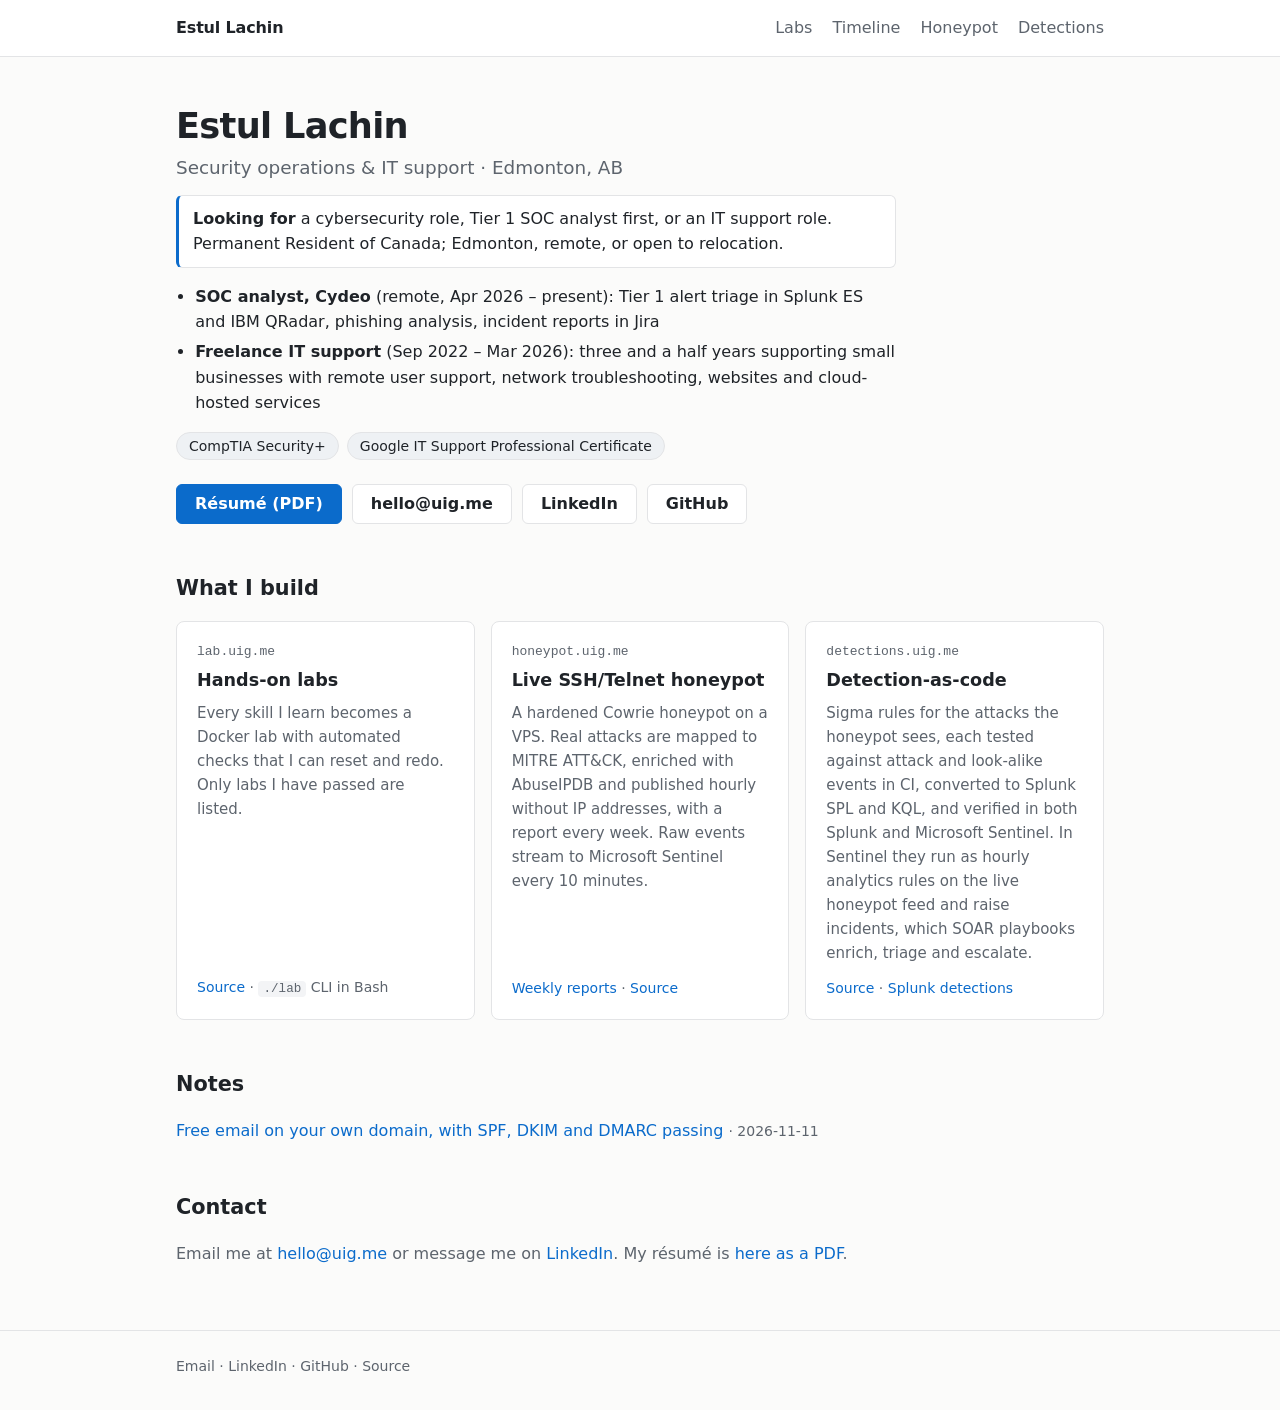
==== site/index.html @ fa16a0f0 "Résumé PDF, job target, Cydeo dates, "since" date, Timeline nav, new OG image - Résumé (PDF) is the " ====
<!doctype html>
<html lang="en">
<head>
<meta charset="utf-8">
<meta name="viewport" content="width=device-width, initial-scale=1">
<meta http-equiv="Content-Security-Policy" content="default-src 'none'; script-src 'self'; style-src 'self'; img-src 'self'; connect-src 'self' https://lab.uig.me https://detections.uig.me https://raw.githubusercontent.com; base-uri 'none'; form-action 'none'">
<meta name="referrer" content="strict-origin-when-cross-origin">
<title>Estul Lachin · Security operations &amp; IT support</title>
<meta name="description" content="Estul Lachin, security operations and IT support in Edmonton, AB. Hands-on labs, a live SSH/Telnet honeypot and the detections built on it.">
<meta property="og:title" content="Estul Lachin">
<meta property="og:description" content="Security operations and IT support. Hands-on labs, a live honeypot and the detections built on it.">
<meta property="og:url" content="https://uig.me/">
<meta property="og:type" content="profile">
<link rel="canonical" href="https://uig.me/">
<meta property="og:image" content="https://uig.me/og-image.png">
<meta property="og:image:width" content="1200">
<meta property="og:image:height" content="630">
<meta property="og:image:alt" content="Estul Lachin: labs, honeypot, detections">
<meta name="twitter:card" content="summary_large_image">
<link rel="icon" href="favicon.svg" type="image/svg+xml">
<link rel="icon" href="favicon.ico" sizes="32x32">
<link rel="apple-touch-icon" href="apple-touch-icon.png">
<link rel="stylesheet" href="style.css">
<script defer src="app.js"></script>
<script type="application/ld+json">
{"@context": "https://schema.org", "@type": "Person", "name": "Estul Lachin", "url": "https://uig.me/",
 "jobTitle": "Cybersecurity analyst",
 "email": "mailto:hello@uig.me",
 "address": {"@type": "PostalAddress", "addressLocality": "Edmonton", "addressRegion": "AB", "addressCountry": "CA"},
 "sameAs": ["https://www.linkedin.com/in/estul-lachin", "https://github.com/estul-lachin"]}
</script>
</head>
<body>
<header class="site-header">
  <div class="wrap">
    <a class="brand" href="./" aria-current="page">Estul Lachin</a>
    <nav>
      <a href="https://lab.uig.me/">Labs</a>
      <a href="https://lab.uig.me/timeline/">Timeline</a>
      <a href="https://honeypot.uig.me/">Honeypot</a>
      <a href="https://detections.uig.me/">Detections</a>
    </nav>
  </div>
</header>

<main class="wrap">
  <section class="hero">
    <h1>Estul Lachin</h1>
    <p class="role">Security operations &amp; IT support · Edmonton, AB</p>
    <p class="seeking"><strong>Looking for</strong> a cybersecurity role, Tier 1 SOC analyst first, or an IT support
      role. Permanent Resident of Canada; Edmonton, remote, or open to relocation.</p>
    <ul class="facts">
      <li><strong>SOC analyst, Cydeo</strong> (remote, Apr 2026 – present): Tier 1 alert triage in Splunk ES and
        IBM QRadar, phishing analysis, incident reports in Jira</li>
      <li><strong>Freelance IT support</strong> (Sep 2022 – Mar 2026): three and a half years supporting small
        businesses with remote user support, network troubleshooting, websites and cloud-hosted services</li>
    </ul>
    <ul class="certs" aria-label="Certifications">
      <li>CompTIA Security+</li>
      <li>Google IT Support Professional Certificate</li>
    </ul>
    <p class="links">
      <a class="button" href="Estul-Lachin-Resume.pdf" type="application/pdf">Résumé (PDF)</a>
      <a class="button secondary" href="mailto:hello@uig.me">hello@uig.me</a>
      <a class="button secondary" href="https://www.linkedin.com/in/estul-lachin">LinkedIn</a>
      <a class="button secondary" href="https://github.com/estul-lachin">GitHub</a>
    </p>
  </section>

  <h2>What I build</h2>
  <div class="projects">
    <article class="card">
      <p class="kicker">lab.uig.me</p>
      <h3><a href="https://lab.uig.me/">Hands-on labs</a></h3>
      <p>Every skill I learn becomes a Docker lab with automated checks that I can reset and redo. Only labs I have
        passed are listed.</p>
      <div class="nums">
        <div><span class="num" id="labs-passed">–</span><span class="label">labs passed</span></div>
        <div><span class="num" id="labs-latest">–</span><span class="label">latest pass</span></div>
      </div>
      <p class="more"><a href="https://github.com/estul-lachin/uig-lab">Source</a> · <code>./lab</code> CLI in Bash</p>
    </article>

    <article class="card">
      <p class="kicker">honeypot.uig.me</p>
      <h3><a href="https://honeypot.uig.me/">Live SSH/Telnet honeypot</a></h3>
      <p>A hardened Cowrie honeypot on a VPS. Real attacks are mapped to MITRE ATT&amp;CK, enriched with AbuseIPDB
        and published hourly without IP addresses, with a report every week. Raw events stream to Microsoft
        Sentinel every 10 minutes.</p>
      <div class="nums">
        <div><span class="num" id="hp-sessions">–</span><span class="label" id="hp-sessions-label">sessions</span></div>
        <div><span class="num" id="hp-sources">–</span><span class="label">unique sources</span></div>
      </div>
      <p class="top-ttp" id="hp-ttp" hidden>Most common after login: <a id="hp-ttp-link" rel="noopener"></a></p>
      <p class="more"><a href="https://honeypot.uig.me/reports.html">Weekly reports</a> ·
        <a href="https://github.com/estul-lachin/uig-honeypot">Source</a></p>
    </article>

    <article class="card">
      <p class="kicker">detections.uig.me</p>
      <h3><a href="https://detections.uig.me/">Detection-as-code</a></h3>
      <p>Sigma rules for the attacks the honeypot sees, each tested against attack and look-alike events in CI,
        converted to Splunk SPL and KQL, and verified in both Splunk and Microsoft Sentinel. In Sentinel they run
        as hourly analytics rules on the live honeypot feed and raise incidents, which SOAR playbooks enrich,
        triage and escalate.</p>
      <div class="nums">
        <div><span class="num" id="det-rules">–</span><span class="label">rules</span></div>
        <div><span class="num" id="det-tests">–</span><span class="label">test events</span></div>
      </div>
      <p class="top-ttp" id="det-soar" hidden></p>
      <p class="more"><a href="https://github.com/estul-lachin/uig-detections">Source</a> ·
        <a href="https://github.com/estul-lachin/uig-honeypot/blob/main/docs/detections.md">Splunk detections</a></p>
    </article>
  </div>

  <section class="notes">
    <h2>Notes</h2>
    <ul class="notes-list">
      <li><a href="notes/custom-domain-email/">Free email on your own domain, with SPF, DKIM and DMARC passing</a>
        <span class="meta">· 2026-11-11</span></li>
    </ul>
  </section>

  <section class="contact">
    <h2>Contact</h2>
    <p>Email me at <a href="mailto:hello@uig.me">hello@uig.me</a> or message me on
      <a href="https://www.linkedin.com/in/estul-lachin">LinkedIn</a>. My résumé is
      <a href="Estul-Lachin-Resume.pdf" type="application/pdf">here as a PDF</a>.</p>
  </section>
</main>

<footer class="site-footer">
  <div class="wrap">
    <a href="mailto:hello@uig.me">Email</a> ·
    <a href="https://www.linkedin.com/in/estul-lachin">LinkedIn</a> ·
    <a href="https://github.com/estul-lachin">GitHub</a> ·
    <a href="https://github.com/estul-lachin/uig-home">Source</a>
    <p class="credit" id="updated"></p>
  </div>
</footer>
</body>
</html>
---- site/style.css ----
/* uig.me. Tokens match lab.uig.me and honeypot.uig.me. */
:root {
  --bg: #fbfbfa; --surface: #ffffff; --text: #1f2328; --muted: #5d646d; --border: #e3e4e6;
  --accent: #0b6bcb; --chip: #eef1f4; --code-bg: #f3f4f6; --radius: 8px;
  --font: system-ui, -apple-system, "Segoe UI", Roboto, "Helvetica Neue", Arial, sans-serif;
  --mono: ui-monospace, SFMono-Regular, Menlo, Consolas, "Liberation Mono", monospace;
  color-scheme: light;
}
@media (prefers-color-scheme: dark) {
  :root:not([data-theme="light"]) {
    --bg: #111418; --surface: #181c21; --text: #e4e7eb; --muted: #9aa3ad; --border: #2b3139;
    --accent: #5aa9f5; --chip: #232931; --code-bg: #1f242b; color-scheme: dark;
  }
}
:root[data-theme="dark"] {
  --bg: #111418; --surface: #181c21; --text: #e4e7eb; --muted: #9aa3ad; --border: #2b3139;
  --accent: #5aa9f5; --chip: #232931; --code-bg: #1f242b; color-scheme: dark;
}

* { box-sizing: border-box; }
html { -webkit-text-size-adjust: 100%; }
body { margin: 0; background: var(--bg); color: var(--text); font: 16px/1.6 var(--font); }
a { color: var(--accent); text-decoration: none; }
a:hover { text-decoration: underline; }
code { font-family: var(--mono); font-size: 0.9em; background: var(--code-bg); padding: 1px 5px; border-radius: 4px; }
.wrap { max-width: 960px; margin: 0 auto; padding: 0 16px; }

.site-header { border-bottom: 1px solid var(--border); background: var(--surface); }
.site-header .wrap { display: flex; align-items: center; justify-content: space-between; height: 56px; gap: 16px; }
.brand { font-weight: 700; color: var(--text); letter-spacing: -0.01em; white-space: nowrap; }
.site-header nav { display: flex; gap: 20px; }
.site-header nav a { color: var(--muted); }
.site-footer { border-top: 1px solid var(--border); margin-top: 64px; padding: 24px 0; color: var(--muted); font-size: 14px; }
.site-footer a { color: var(--muted); }
.site-footer .credit { margin: 8px 0 0; }

main.wrap { padding-top: 48px; }
h1 { font-size: 2.2rem; line-height: 1.2; margin: 0 0 6px; letter-spacing: -0.02em; }
h2 { font-size: 1.3rem; margin: 48px 0 16px; }
h3 { font-size: 1.1rem; line-height: 1.35; margin: 0 0 8px; }
h3 a { color: var(--text); }

.hero { max-width: 720px; }
.role { font-size: 1.15rem; color: var(--muted); margin: 0 0 12px; }
.seeking { margin: 0 0 16px; padding: 10px 14px; background: var(--surface); border: 1px solid var(--border); border-left: 3px solid var(--accent); border-radius: 6px; }
.facts { margin: 0 0 16px; padding-left: 1.2em; }
.facts li { margin: 4px 0; }
.certs { list-style: none; padding: 0; margin: 0 0 24px; display: flex; flex-wrap: wrap; gap: 8px; }
.certs li { background: var(--chip); border: 1px solid var(--border); border-radius: 999px; padding: 2px 12px; font-size: 14px; }
.links { display: flex; flex-wrap: wrap; gap: 10px; margin: 0; }
.button {
  display: inline-flex; align-items: center; min-height: 40px; padding: 0 18px; border-radius: 6px;
  background: var(--accent); color: #fff; font-weight: 600; border: 1px solid var(--accent);
}
.button:hover { text-decoration: none; opacity: 0.9; }
.button.secondary { background: var(--surface); color: var(--text); border-color: var(--border); }
.button:focus-visible, a:focus-visible { outline: 2px solid var(--accent); outline-offset: 2px; }
@media (prefers-color-scheme: dark) { :root:not([data-theme="light"]) .button:not(.secondary) { color: #0d1117; } }

.projects { display: grid; grid-template-columns: repeat(3, minmax(0, 1fr)); gap: 16px; }
.card {
  background: var(--surface); border: 1px solid var(--border); border-radius: var(--radius);
  padding: 20px; min-width: 0; display: flex; flex-direction: column;
}
.card p { margin: 0 0 12px; color: var(--muted); font-size: 15px; }
.card .kicker { font-family: var(--mono); font-size: 13px; color: var(--muted); margin-bottom: 6px; }
.nums { display: flex; gap: 24px; margin: 4px 0 12px; }
.nums[hidden] { display: none; }
.nums div { display: flex; flex-direction: column; }
.num { font-size: 1.5rem; font-weight: 700; font-variant-numeric: tabular-nums; white-space: nowrap; line-height: 1.3; }
.label { color: var(--muted); font-size: 13px; }
.card .top-ttp { font-size: 14px; }
.card .more { margin-top: auto; margin-bottom: 0; font-size: 14px; }

.contact p { color: var(--muted); }

/* Notes (articles) */
.notes-list { list-style: none; padding: 0; margin: 0; }
.notes-list li { margin: 0 0 8px; }
.notes-list .meta { color: var(--muted); font-size: 14px; }
.article { max-width: 720px; }
.article .kicker { font-family: var(--mono); font-size: 13px; color: var(--muted); margin: 0 0 8px; }
.article .meta { color: var(--muted); margin: 0 0 28px; }
.article h2 { margin: 44px 0 12px; }
.article h3 { margin: 28px 0 8px; }
.article li { margin: 6px 0; }
.article pre {
  background: var(--code-bg); border: 1px solid var(--border); border-radius: var(--radius);
  padding: 12px 14px; overflow-x: auto; font: 13px/1.55 var(--mono); margin: 0 0 16px;
}
.article pre code { background: none; padding: 0; font-size: inherit; }
.article pre .c { color: var(--muted); }
.article mark { background: color-mix(in srgb, var(--accent) 22%, transparent); color: inherit; border-radius: 3px; padding: 0 2px; }
.table-wrap { overflow-x: auto; margin: 0 0 16px; border: 1px solid var(--border); border-radius: var(--radius); background: var(--surface); }
.article table { width: 100%; border-collapse: collapse; font-size: 14px; }
.article th, .article td { text-align: left; vertical-align: top; padding: 8px 12px; border-bottom: 1px solid var(--border); }
.article tbody tr:last-child td { border-bottom: 0; }
.article th { color: var(--muted); font-weight: 600; }
.article td code { overflow-wrap: anywhere; }
.records td:first-child { white-space: nowrap; width: 1%; }
.records .rtype { display: block; color: var(--muted); font-size: 12px; margin-top: 2px; }
.records .purpose { display: block; color: var(--muted); margin-top: 4px; }
.flow-label { font-size: 13px; font-weight: 600; color: var(--muted); text-transform: uppercase; letter-spacing: 0.05em; margin: 16px 0 8px; }
.flow { list-style: none; padding: 0; margin: 0 0 8px; display: flex; align-items: stretch; gap: 28px; }
.flow li {
  position: relative; flex: 1 1 0; min-width: 0; margin: 0; background: var(--surface);
  border: 1px solid var(--border); border-radius: var(--radius); padding: 10px 12px;
  display: flex; flex-direction: column;
}
.flow li span { color: var(--muted); font-size: 14px; }
.flow li + li::before {
  content: "→"; position: absolute; left: -22px; top: 50%; transform: translateY(-50%);
  color: var(--muted); font-size: 18px;
}
.steps li { margin: 10px 0; }
.fields dt { margin-top: 14px; }
.fields dd { margin: 4px 0 0 0; color: var(--muted); }

@media (max-width: 800px) {
  .projects { grid-template-columns: minmax(0, 1fr); }
}
@media (max-width: 640px) {
  main.wrap { padding-top: 32px; }
  h1 { font-size: 1.9rem; }
  .site-header nav { gap: 16px; }
  .site-header .wrap { flex-wrap: wrap; height: auto; padding-top: 10px; padding-bottom: 10px; row-gap: 2px; }
  .flow { flex-direction: column; gap: 22px; }
  .flow li + li::before { content: "↓"; left: 50%; top: -20px; transform: translateX(-50%); }
}
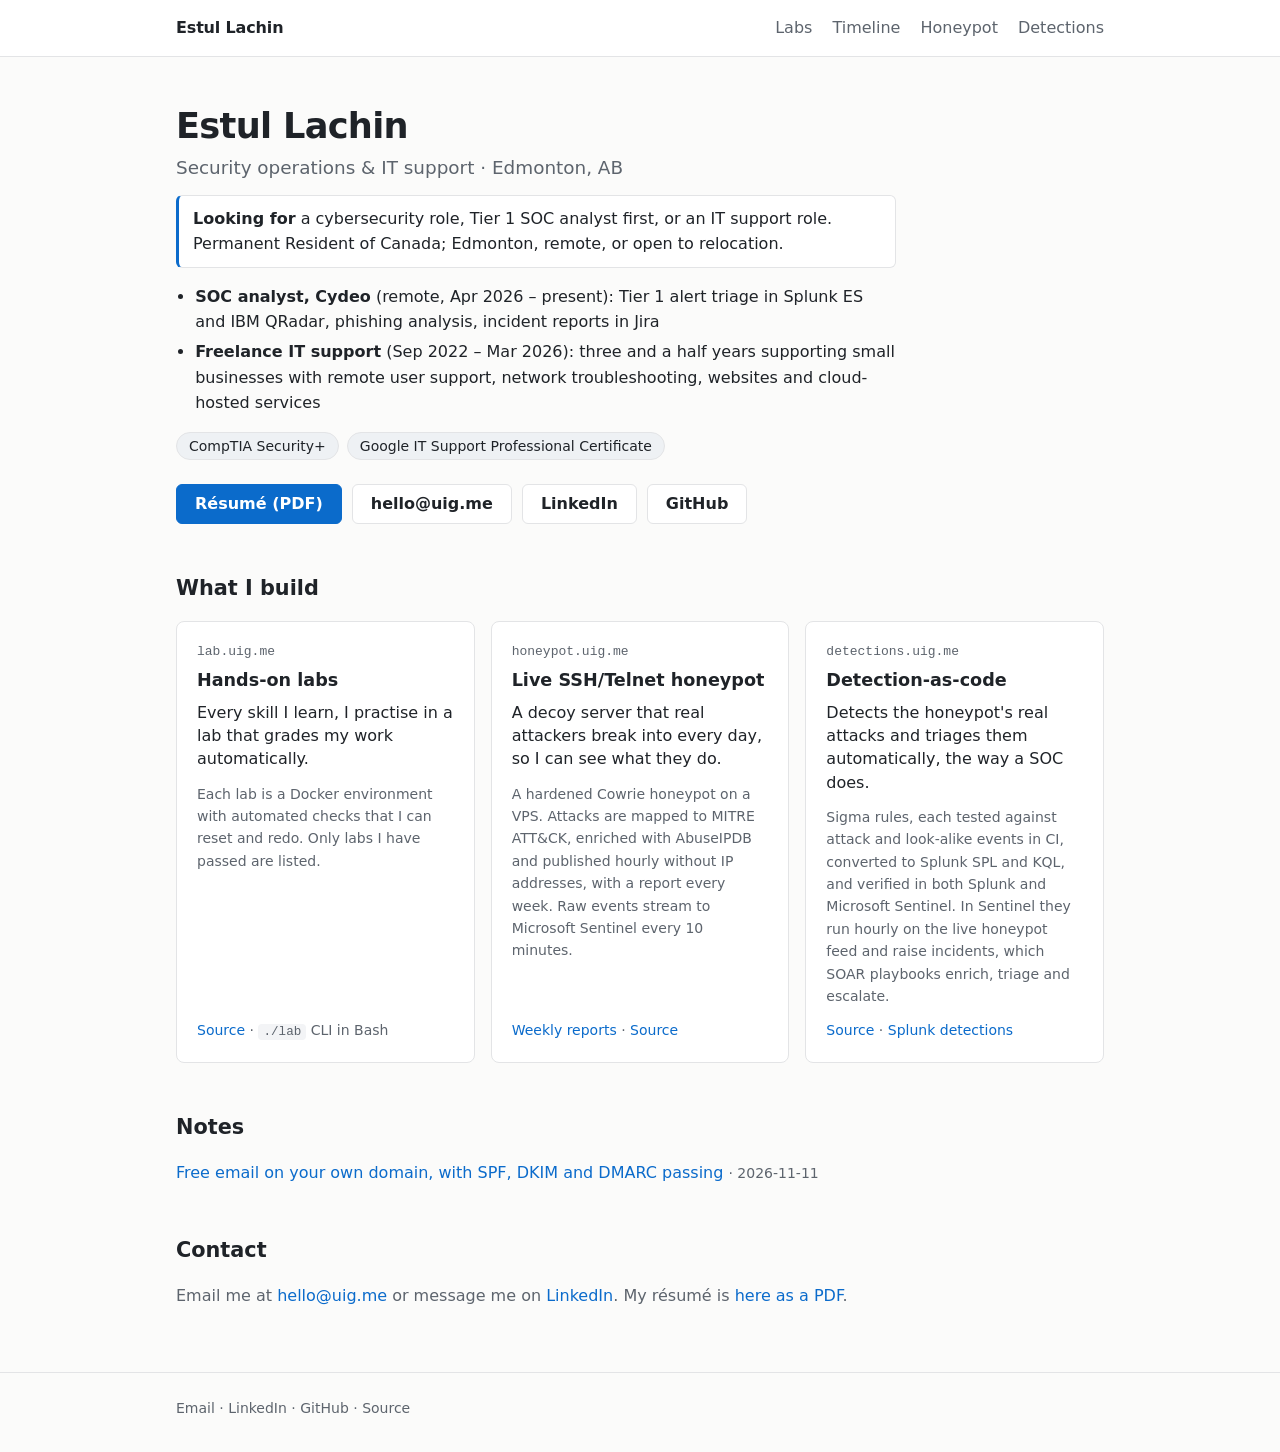
==== commit a483beb9: "Lead each project card with a plain-English line; show SOAR numbers in the big row Co-Authored-By: C" ====
--- a/site/index.html
+++ b/site/index.html
@@ -72,8 +72,9 @@
     <article class="card">
       <p class="kicker">lab.uig.me</p>
       <h3><a href="https://lab.uig.me/">Hands-on labs</a></h3>
-      <p>Every skill I learn becomes a Docker lab with automated checks that I can reset and redo. Only labs I have
-        passed are listed.</p>
+      <p class="lead">Every skill I learn, I practise in a lab that grades my work automatically.</p>
+      <p class="detail">Each lab is a Docker environment with automated checks that I can reset and redo. Only labs
+        I have passed are listed.</p>
       <div class="nums">
         <div><span class="num" id="labs-passed">–</span><span class="label">labs passed</span></div>
         <div><span class="num" id="labs-latest">–</span><span class="label">latest pass</span></div>
@@ -84,9 +85,10 @@
     <article class="card">
       <p class="kicker">honeypot.uig.me</p>
       <h3><a href="https://honeypot.uig.me/">Live SSH/Telnet honeypot</a></h3>
-      <p>A hardened Cowrie honeypot on a VPS. Real attacks are mapped to MITRE ATT&amp;CK, enriched with AbuseIPDB
-        and published hourly without IP addresses, with a report every week. Raw events stream to Microsoft
-        Sentinel every 10 minutes.</p>
+      <p class="lead">A decoy server that real attackers break into every day, so I can see what they do.</p>
+      <p class="detail">A hardened Cowrie honeypot on a VPS. Attacks are mapped to MITRE ATT&amp;CK, enriched with
+        AbuseIPDB and published hourly without IP addresses, with a report every week. Raw events stream to
+        Microsoft Sentinel every 10 minutes.</p>
       <div class="nums">
         <div><span class="num" id="hp-sessions">–</span><span class="label" id="hp-sessions-label">sessions</span></div>
         <div><span class="num" id="hp-sources">–</span><span class="label">unique sources</span></div>
@@ -99,15 +101,19 @@
     <article class="card">
       <p class="kicker">detections.uig.me</p>
       <h3><a href="https://detections.uig.me/">Detection-as-code</a></h3>
-      <p>Sigma rules for the attacks the honeypot sees, each tested against attack and look-alike events in CI,
-        converted to Splunk SPL and KQL, and verified in both Splunk and Microsoft Sentinel. In Sentinel they run
-        as hourly analytics rules on the live honeypot feed and raise incidents, which SOAR playbooks enrich,
-        triage and escalate.</p>
-      <div class="nums">
+      <p class="lead">Detects the honeypot's real attacks and triages them automatically, the way a SOC does.</p>
+      <div class="nums" id="det-soar-nums" hidden>
+        <div><span class="num" id="soar-incidents">–</span><span class="label" id="soar-incidents-label">incidents</span></div>
+        <div><span class="num" id="soar-enriched">–</span><span class="label" id="soar-enriched-label">auto-enriched</span></div>
+        <div><span class="num" id="soar-high">–</span><span class="label">High escalated</span></div>
+      </div>
+      <div class="nums" id="det-rule-nums">
         <div><span class="num" id="det-rules">–</span><span class="label">rules</span></div>
         <div><span class="num" id="det-tests">–</span><span class="label">test events</span></div>
       </div>
-      <p class="top-ttp" id="det-soar" hidden></p>
+      <p class="detail">Sigma rules, each tested against attack and look-alike events in CI<span id="det-counts"></span>,
+        converted to Splunk SPL and KQL, and verified in both Splunk and Microsoft Sentinel. In Sentinel they run
+        hourly on the live honeypot feed and raise incidents, which SOAR playbooks enrich, triage and escalate.</p>
       <p class="more"><a href="https://github.com/estul-lachin/uig-detections">Source</a> ·
         <a href="https://github.com/estul-lachin/uig-honeypot/blob/main/docs/detections.md">Splunk detections</a></p>
     </article>
--- a/site/style.css
+++ b/site/style.css
@@ -63,8 +63,11 @@
   padding: 20px; min-width: 0; display: flex; flex-direction: column;
 }
 .card p { margin: 0 0 12px; color: var(--muted); font-size: 15px; }
+.card .lead { color: var(--text); font-size: 16px; font-weight: 500; line-height: 1.45; }
+.card .detail { font-size: 14px; }
 .card .kicker { font-family: var(--mono); font-size: 13px; color: var(--muted); margin-bottom: 6px; }
-.nums { display: flex; gap: 24px; margin: 4px 0 12px; }
+.nums { display: flex; flex-wrap: wrap; gap: 8px 20px; margin: 4px 0 12px; }
+.nums div { flex: 0 1 auto; min-width: 0; }
 .nums[hidden] { display: none; }
 .nums div { display: flex; flex-direction: column; }
 .num { font-size: 1.5rem; font-weight: 700; font-variant-numeric: tabular-nums; white-space: nowrap; line-height: 1.3; }
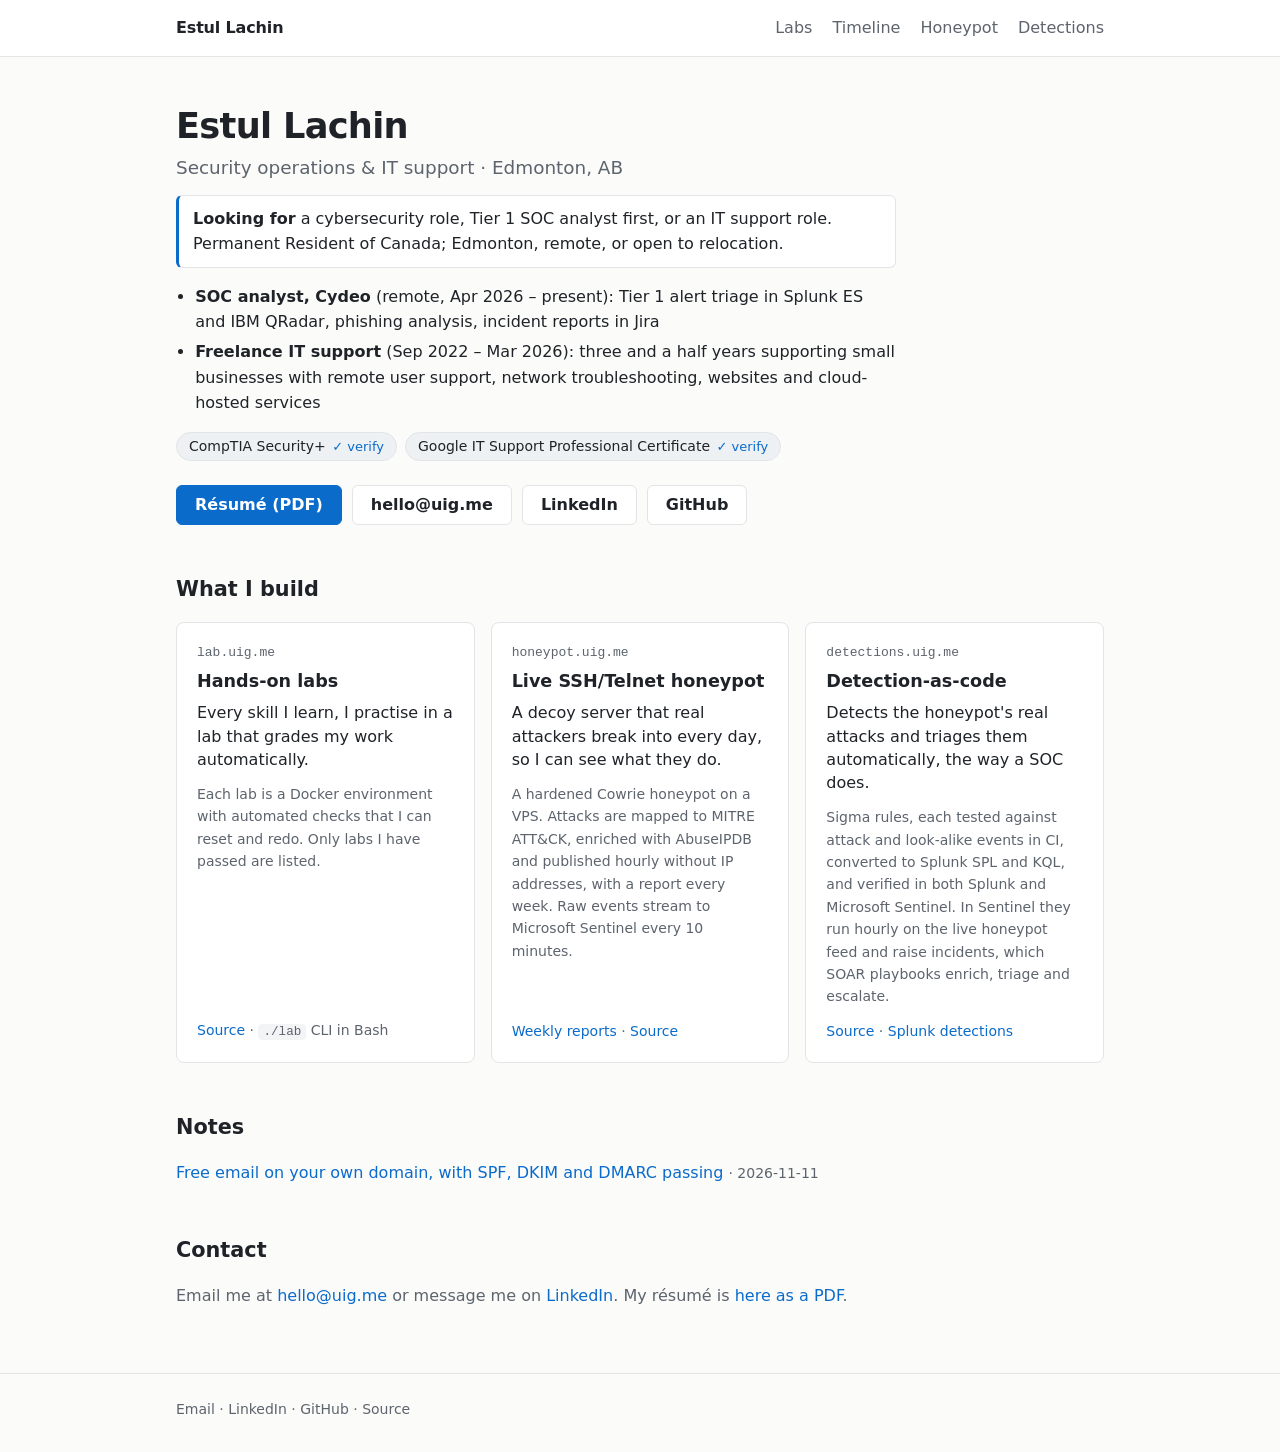
==== commit 3098a30e: "Link certifications to their Credly badges Co-Authored-By: Claude Opus 5.5 <noreply@anthropic.com>" ====
--- a/site/index.html
+++ b/site/index.html
@@ -27,7 +27,7 @@
  "jobTitle": "Cybersecurity analyst",
  "email": "mailto:hello@uig.me",
  "address": {"@type": "PostalAddress", "addressLocality": "Edmonton", "addressRegion": "AB", "addressCountry": "CA"},
- "sameAs": ["https://www.linkedin.com/in/estul-lachin", "https://github.com/estul-lachin"]}
+ "sameAs": ["https://www.linkedin.com/in/estul-lachin", "https://github.com/estul-lachin", "https://www.credly.com/users/estul"]}
 </script>
 </head>
 <body>
@@ -56,8 +56,8 @@
         businesses with remote user support, network troubleshooting, websites and cloud-hosted services</li>
     </ul>
     <ul class="certs" aria-label="Certifications">
-      <li>CompTIA Security+</li>
-      <li>Google IT Support Professional Certificate</li>
+      <li><a href="https://www.credly.com/badges/0ad03319-76a9-4370-ad02-18248eb24f2d/public_url" rel="noopener" title="Verify on Credly">CompTIA Security+ <span class="verify">✓ verify</span></a></li>
+      <li><a href="https://www.credly.com/badges/922b8039-3667-49e6-b933-8e15fd46b0fe/public_url" rel="noopener" title="Verify on Credly">Google IT Support Professional Certificate <span class="verify">✓ verify</span></a></li>
     </ul>
     <p class="links">
       <a class="button" href="Estul-Lachin-Resume.pdf" type="application/pdf">Résumé (PDF)</a>
--- a/site/style.css
+++ b/site/style.css
@@ -47,6 +47,10 @@
 .facts li { margin: 4px 0; }
 .certs { list-style: none; padding: 0; margin: 0 0 24px; display: flex; flex-wrap: wrap; gap: 8px; }
 .certs li { background: var(--chip); border: 1px solid var(--border); border-radius: 999px; padding: 2px 12px; font-size: 14px; }
+.certs a { color: var(--text); }
+.certs a:hover { text-decoration: none; }
+.certs a:hover .verify { text-decoration: underline; }
+.certs .verify { color: var(--accent); font-size: 13px; margin-left: 2px; white-space: nowrap; }
 .links { display: flex; flex-wrap: wrap; gap: 10px; margin: 0; }
 .button {
   display: inline-flex; align-items: center; min-height: 40px; padding: 0 18px; border-radius: 6px;
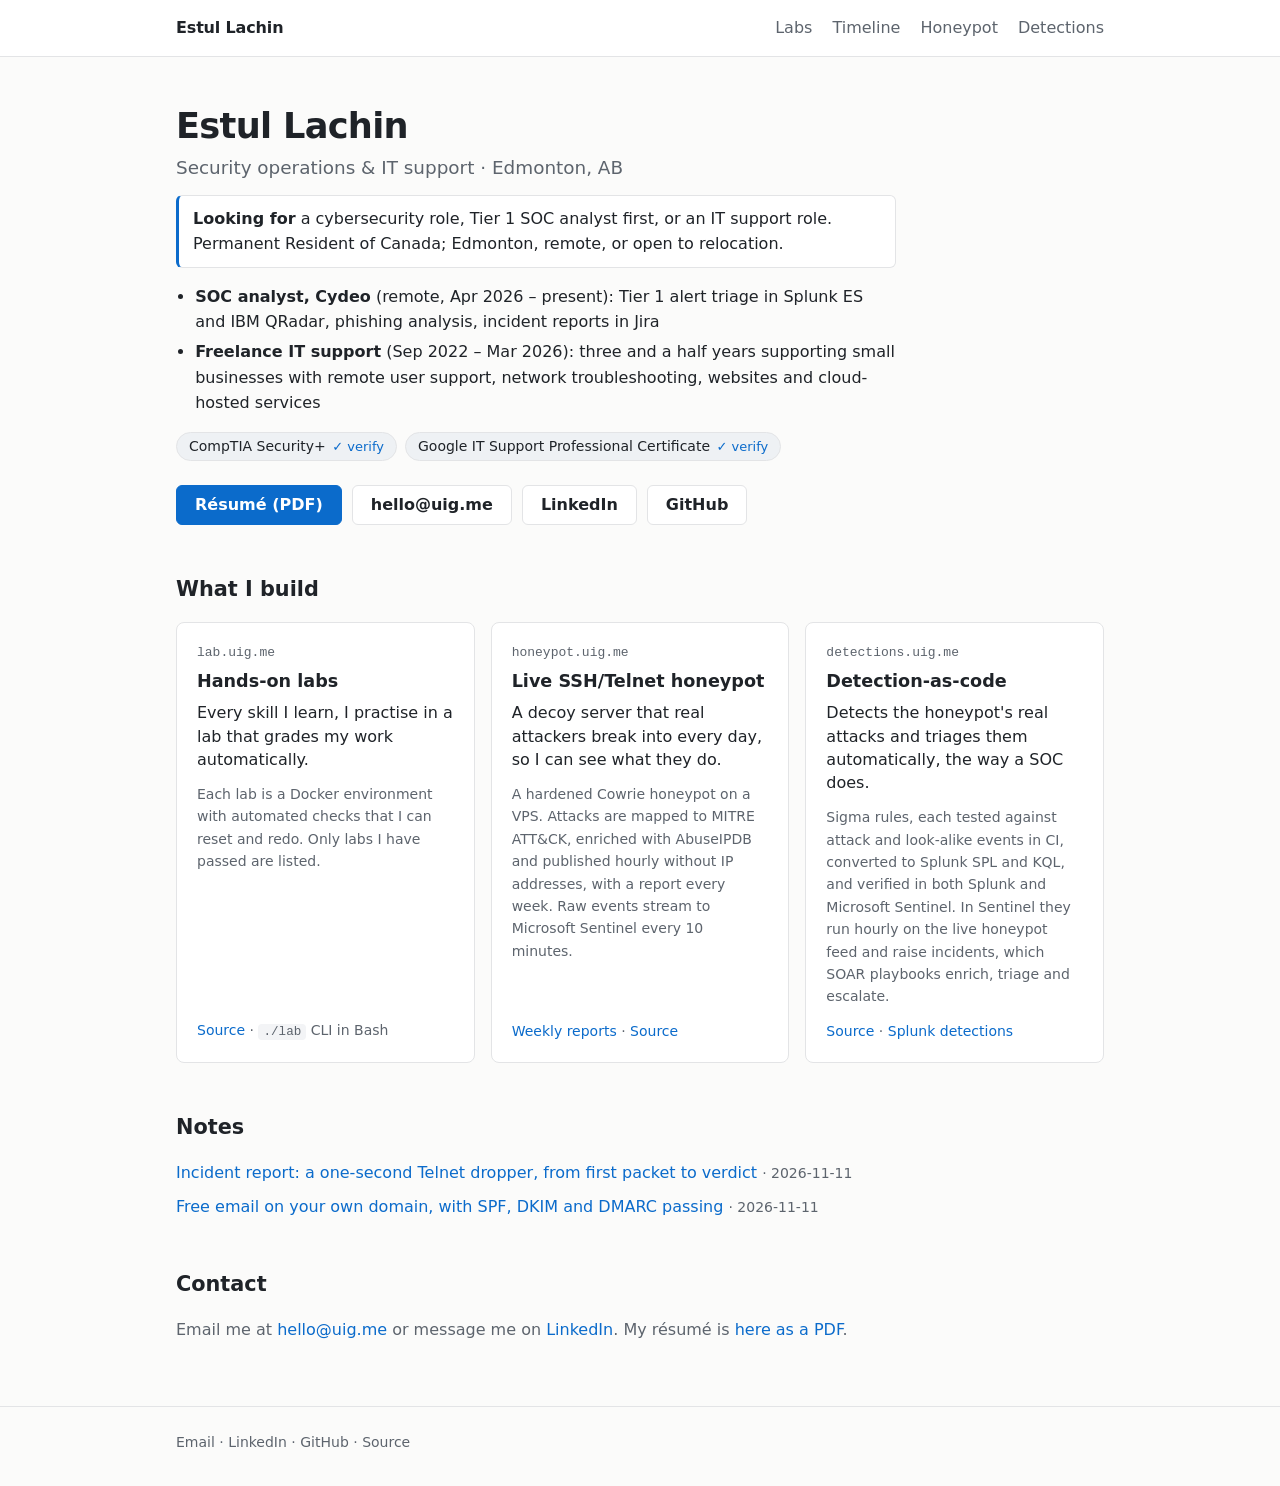
==== commit a7254c5e: "Add an incident report: a one-second Telnet dropper Co-Authored-By: Claude Opus 5.5 <noreply@anthrop" ====
--- a/site/index.html
+++ b/site/index.html
@@ -122,6 +122,8 @@
   <section class="notes">
     <h2>Notes</h2>
     <ul class="notes-list">
+      <li><a href="notes/telnet-dropper-incident/">Incident report: a one-second Telnet dropper, from first packet to verdict</a>
+        <span class="meta">· 2026-11-11</span></li>
       <li><a href="notes/custom-domain-email/">Free email on your own domain, with SPF, DKIM and DMARC passing</a>
         <span class="meta">· 2026-11-11</span></li>
     </ul>
--- a/site/style.css
+++ b/site/style.css
@@ -134,3 +134,14 @@
   .flow { flex-direction: column; gap: 22px; }
   .flow li + li::before { content: "↓"; left: 50%; top: -20px; transform: translateX(-50%); }
 }
+
+/* Incident report */
+.summary { margin: 0 0 8px; padding: 4px 16px 12px; background: var(--surface); border: 1px solid var(--border); border-left: 3px solid var(--accent); border-radius: var(--radius); }
+.kv { display: grid; grid-template-columns: max-content minmax(0, 1fr); gap: 6px 16px; margin: 0; }
+.kv dt { font-weight: 600; }
+.kv dd { margin: 0; }
+.timeline td:first-child, .timeline td:nth-child(2) { white-space: nowrap; width: 1%; }
+@media (max-width: 640px) {
+  .kv { grid-template-columns: minmax(0, 1fr); gap: 0; }
+  .kv dd { margin-bottom: 8px; }
+}
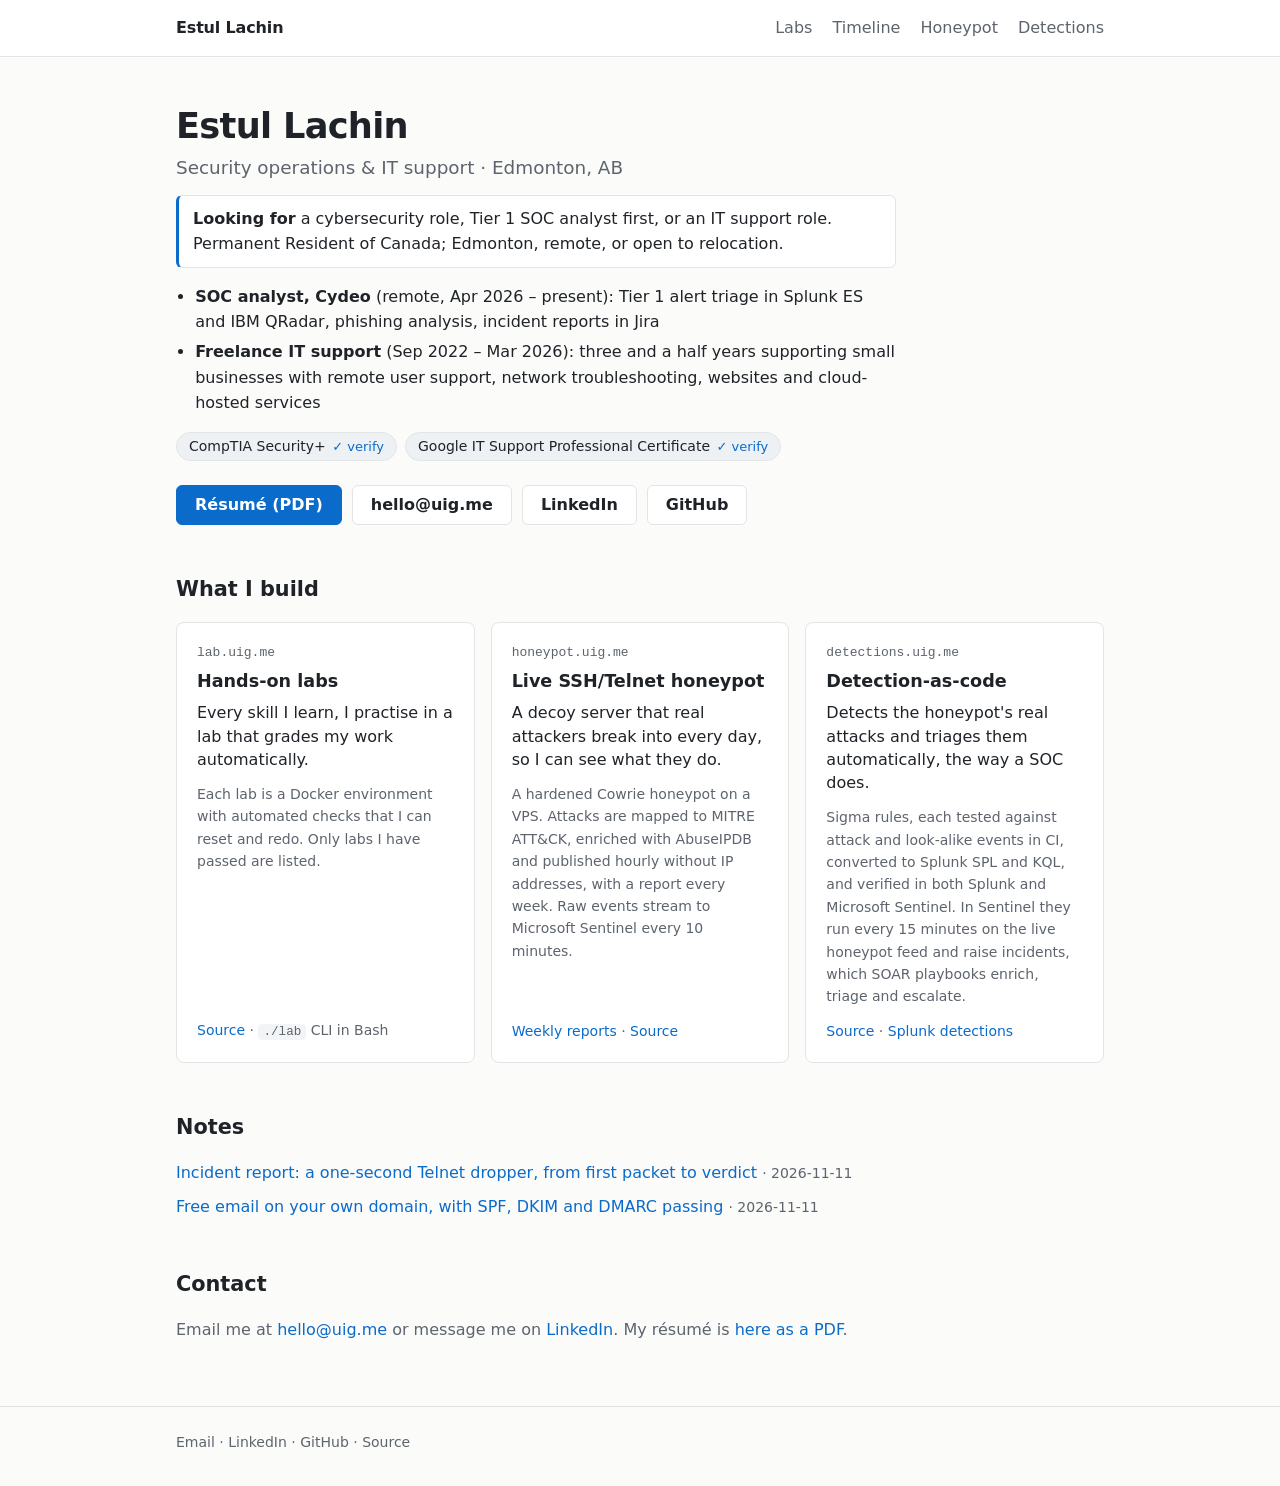
==== commit 9e6a0780: "Incident report: follow-up on the pipeline fixes; rules now run every 15 minutes Co-Authored-By: Cla" ====
--- a/site/index.html
+++ b/site/index.html
@@ -113,7 +113,7 @@
       </div>
       <p class="detail">Sigma rules, each tested against attack and look-alike events in CI<span id="det-counts"></span>,
         converted to Splunk SPL and KQL, and verified in both Splunk and Microsoft Sentinel. In Sentinel they run
-        hourly on the live honeypot feed and raise incidents, which SOAR playbooks enrich, triage and escalate.</p>
+        every 15 minutes on the live honeypot feed and raise incidents, which SOAR playbooks enrich, triage and escalate.</p>
       <p class="more"><a href="https://github.com/estul-lachin/uig-detections">Source</a> ·
         <a href="https://github.com/estul-lachin/uig-honeypot/blob/main/docs/detections.md">Splunk detections</a></p>
     </article>
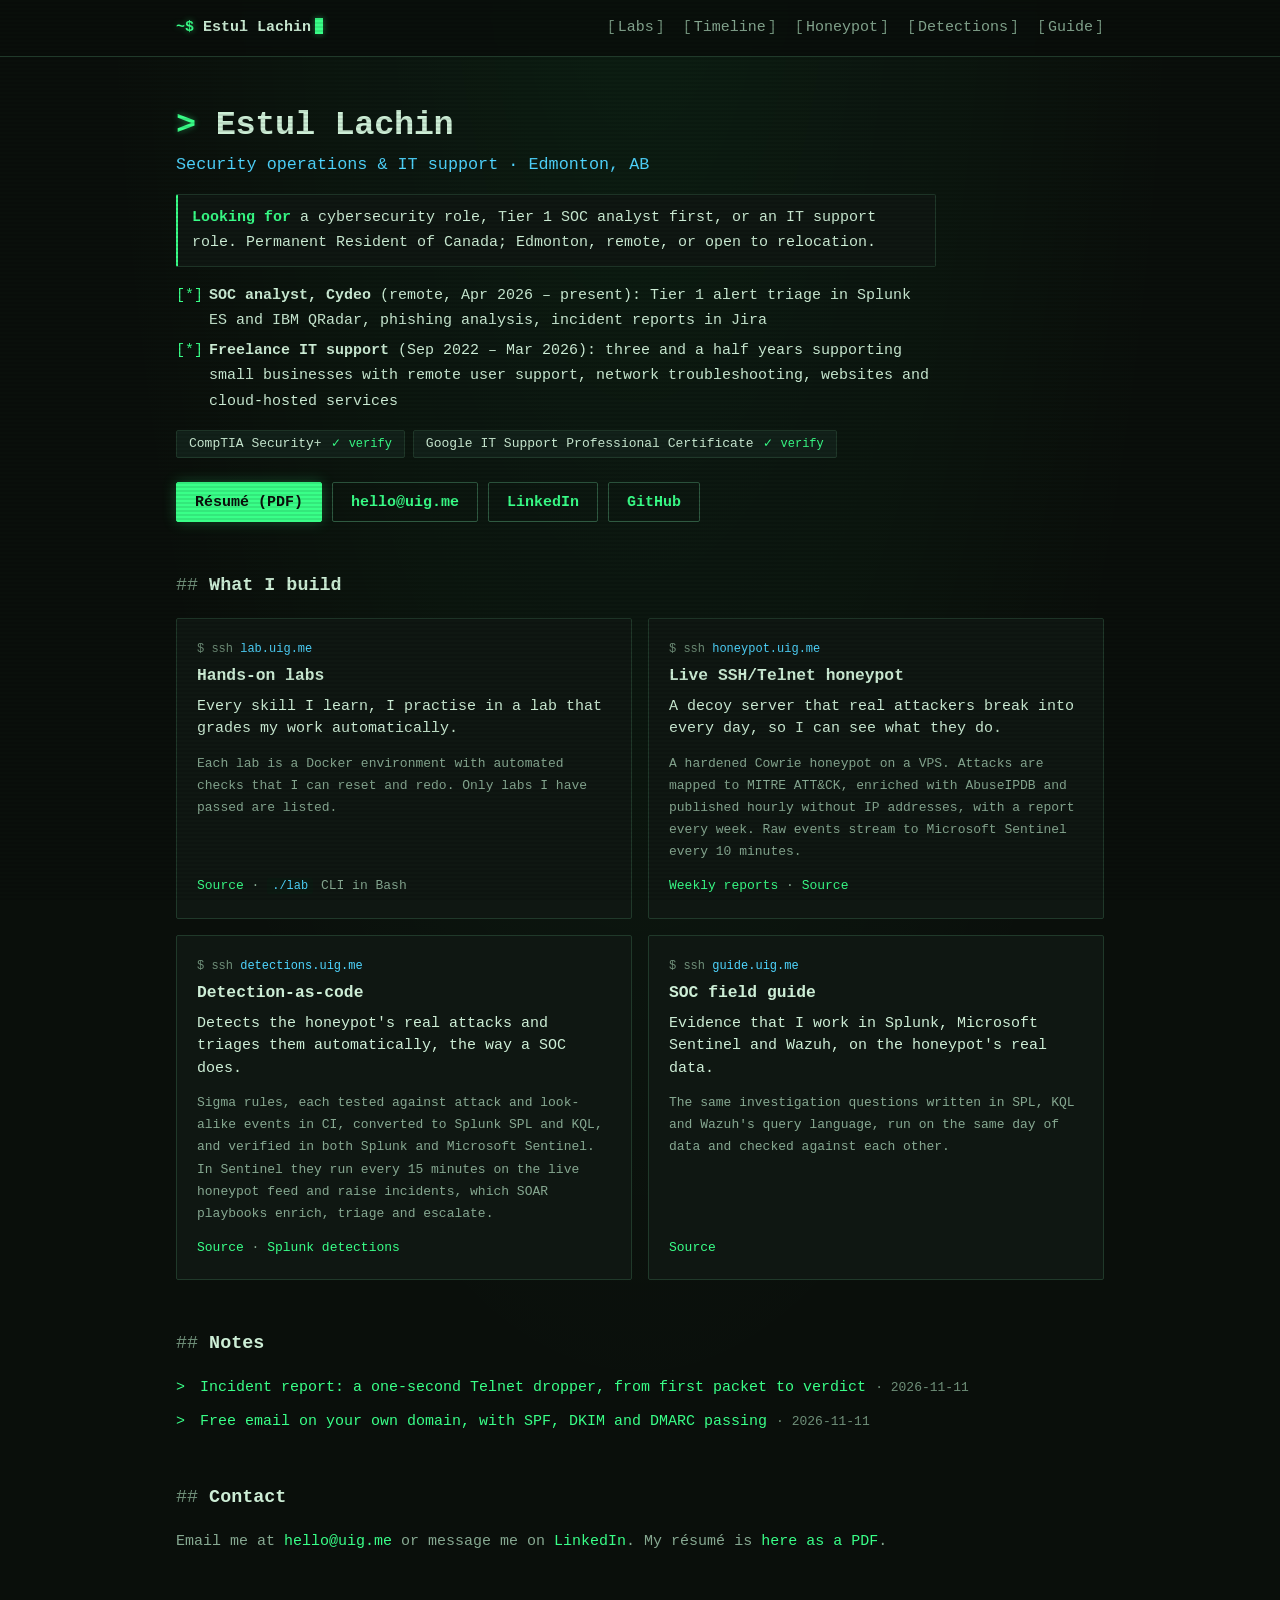
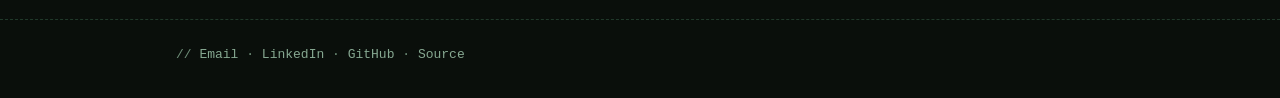
==== commit 6fbf9bf8: "Add the SOC field guide: nav link, hub card and feed Co-Authored-By: Claude Opus 5.5 <noreply@anthro" ====
--- a/site/index.html
+++ b/site/index.html
@@ -3,7 +3,7 @@
 <head>
 <meta charset="utf-8">
 <meta name="viewport" content="width=device-width, initial-scale=1">
-<meta http-equiv="Content-Security-Policy" content="default-src 'none'; script-src 'self'; style-src 'self'; img-src 'self'; connect-src 'self' https://lab.uig.me https://detections.uig.me https://raw.githubusercontent.com; base-uri 'none'; form-action 'none'">
+<meta http-equiv="Content-Security-Policy" content="default-src 'none'; script-src 'self'; style-src 'self'; img-src 'self'; connect-src 'self' https://lab.uig.me https://detections.uig.me https://guide.uig.me https://raw.githubusercontent.com; base-uri 'none'; form-action 'none'">
 <meta name="referrer" content="strict-origin-when-cross-origin">
 <title>Estul Lachin · Security operations &amp; IT support</title>
 <meta name="description" content="Estul Lachin, security operations and IT support in Edmonton, AB. Hands-on labs, a live SSH/Telnet honeypot and the detections built on it.">
@@ -39,6 +39,7 @@
       <a href="https://lab.uig.me/timeline/">Timeline</a>
       <a href="https://honeypot.uig.me/">Honeypot</a>
       <a href="https://detections.uig.me/">Detections</a>
+      <a href="https://guide.uig.me/">Guide</a>
     </nav>
   </div>
 </header>
@@ -117,6 +118,20 @@
       <p class="more"><a href="https://github.com/estul-lachin/uig-detections">Source</a> ·
         <a href="https://github.com/estul-lachin/uig-honeypot/blob/main/docs/detections.md">Splunk detections</a></p>
     </article>
+
+    <article class="card">
+      <p class="kicker">guide.uig.me</p>
+      <h3><a href="https://guide.uig.me/">SOC field guide</a></h3>
+      <p class="lead">Evidence that I work in Splunk, Microsoft Sentinel and Wazuh, on the honeypot's real data.</p>
+      <div class="nums" id="guide-nums">
+        <div><span class="num" id="guide-playbooks">–</span><span class="label">cross-checked playbooks</span></div>
+        <div id="guide-closed-box" hidden><span class="num" id="guide-closed">–</span><span class="label">incidents I closed</span></div>
+        <div id="guide-cases-box" hidden><span class="num" id="guide-cases">–</span><span class="label">investigations</span></div>
+      </div>
+      <p class="detail">The same investigation questions written in SPL, KQL and Wazuh's query language, run on the
+        same day of data and checked against each other.</p>
+      <p class="more"><a href="https://github.com/estul-lachin/uig-guide">Source</a></p>
+    </article>
   </div>
 
   <section class="notes">
--- a/site/style.css
+++ b/site/style.css
@@ -1,147 +1,255 @@
-/* uig.me. Tokens match lab.uig.me and honeypot.uig.me. */
+/* uig.me. Terminal theme shared by uig.me, lab, honeypot and detections: keep the tokens and the
+   "shared chrome" block identical across the four sites. */
+
+
 :root {
-  --bg: #fbfbfa; --surface: #ffffff; --text: #1f2328; --muted: #5d646d; --border: #e3e4e6;
-  --accent: #0b6bcb; --chip: #eef1f4; --code-bg: #f3f4f6; --radius: 8px;
-  --font: system-ui, -apple-system, "Segoe UI", Roboto, "Helvetica Neue", Arial, sans-serif;
-  --mono: ui-monospace, SFMono-Regular, Menlo, Consolas, "Liberation Mono", monospace;
-  color-scheme: light;
-}
-@media (prefers-color-scheme: dark) {
-  :root:not([data-theme="light"]) {
-    --bg: #111418; --surface: #181c21; --text: #e4e7eb; --muted: #9aa3ad; --border: #2b3139;
-    --accent: #5aa9f5; --chip: #232931; --code-bg: #1f242b; color-scheme: dark;
+  --bg: #0a0f0b;
+  --surface: #0f1712;
+  --text: #cdeed6;
+  --muted: #86a891;
+  --dim: #6f8f79;
+  --border: #20392a;
+  --border-strong: #2f5a41;
+  --accent: #39ff88;
+  --accent-2: #4fd6ff;
+  --warn: #ffb347;
+  --danger: #ff5c7a;
+  --ok: #39ff88;
+  --chip: #12211a;
+  --code-bg: #0c1a12;
+  --glow: 0 0 6px rgba(57, 255, 136, 0.45);
+  --radius: 2px;
+  --font: ui-monospace, SFMono-Regular, "SF Mono", Menlo, Consolas, "Liberation Mono", monospace;
+  --mono: var(--font);
+  /* long-form prose (articles, READMEs) reads faster in a proportional face */
+  --prose: system-ui, -apple-system, "Segoe UI", Roboto, "Helvetica Neue", Arial, sans-serif;
+  color-scheme: dark;
+}
+
+/* ---------------------------------------------------------------- shared chrome */
+
+* { box-sizing: border-box; }
+
+html { -webkit-text-size-adjust: 100%; background: var(--bg); }
+
+body {
+  margin: 0;
+  min-height: 100vh;
+  background:
+    radial-gradient(ellipse at 50% -10%, rgba(57, 255, 136, 0.07), transparent 60%),
+    var(--bg);
+  color: var(--text);
+  font: 15px/1.7 var(--font);
+}
+
+/* CRT scanlines: static, decorative, never intercepts clicks */
+body::before {
+  content: ""; position: fixed; inset: 0; z-index: 100; pointer-events: none;
+  background: repeating-linear-gradient(to bottom, rgba(0, 0, 0, 0) 0, rgba(0, 0, 0, 0) 2px,
+    rgba(0, 0, 0, 0.18) 3px, rgba(0, 0, 0, 0) 4px);
+}
+
+::selection { background: var(--accent); color: var(--bg); }
+
+a { color: var(--accent); text-decoration: none; }
+a:hover { text-decoration: underline; text-underline-offset: 3px; text-shadow: var(--glow); }
+:focus-visible { outline: 1px dashed var(--accent); outline-offset: 3px; }
+
+.wrap { max-width: 860px; margin: 0 auto; padding: 0 16px; }
+
+/* the sticky header must not cover in-page anchor targets */
+[id] { scroll-margin-top: 72px; }
+
+.site-header {
+  border-bottom: 1px solid var(--border); background: rgba(10, 15, 11, 0.85);
+  position: sticky; top: 0; z-index: 10; backdrop-filter: blur(6px);
+}
+.site-header .wrap { display: flex; align-items: center; justify-content: space-between; height: 56px; gap: 16px; }
+.brand { font-weight: 700; color: var(--text); white-space: nowrap; }
+.brand::before { content: "~$ "; content: "~$ " / ""; color: var(--accent); text-shadow: var(--glow); }
+.brand::after {
+  content: ""; display: inline-block; width: 0.55em; height: 1.05em; margin-left: 4px;
+  vertical-align: -0.15em; background: var(--accent); box-shadow: var(--glow);
+  animation: blink 1.1s steps(1) infinite;
+}
+.brand:hover { text-decoration: none; }
+.site-header nav { display: flex; flex-wrap: wrap; gap: 6px 18px; }
+.site-header nav a { color: var(--muted); }
+.site-header nav a::before { content: "["; content: "[" / ""; color: var(--dim); margin-right: 2px; }
+.site-header nav a::after { content: "]"; content: "]" / ""; color: var(--dim); margin-left: 2px; }
+.site-header nav a:hover { color: var(--accent); text-decoration: none; }
+.site-header nav a[aria-current="page"] { color: var(--accent); text-shadow: var(--glow); }
+.site-header nav a[aria-current="page"]::before,
+.site-header nav a[aria-current="page"]::after { color: var(--accent); }
+
+.site-footer { border-top: 1px dashed var(--border); margin-top: 64px; padding: 24px 0; color: var(--dim); font-size: 13px; }
+.site-footer .wrap::before { content: "// "; content: "// " / ""; color: var(--dim); }
+.site-footer .credit { margin: 8px 0 0; }
+.site-footer a { color: var(--muted); }
+.site-footer a:hover { color: var(--accent); }
+
+h1 { font-size: 1.75rem; line-height: 1.3; margin: 0 0 12px; letter-spacing: -0.01em; }
+h1::before { content: "> "; content: "> " / ""; color: var(--accent); text-shadow: var(--glow); }
+h2 { font-size: 1.15rem; margin: 40px 0 12px; }
+h2::before { content: "## "; content: "## " / ""; color: var(--dim); font-weight: 400; }
+h3 { font-size: 1rem; margin: 0 0 6px; }
+
+@keyframes blink { 50% { opacity: 0; } }
+
+@media (prefers-reduced-motion: reduce) {
+  *, *::before, *::after { animation: none !important; transition: none !important; }
+}
+
+@media print {
+  /* browsers drop backgrounds when printing: switch to dark ink on white paper */
+  :root {
+    --bg: #fff; --surface: #fff; --text: #111; --muted: #444; --dim: #555; --border: #bbb; --border-strong: #888;
+    --accent: #0a6b34; --accent-2: #0b5c8a; --ok: #0a6b34; --chip: #f2f2f2; --code-bg: #f5f5f5; --glow: none;
+    color-scheme: light;
   }
-}
-:root[data-theme="dark"] {
-  --bg: #111418; --surface: #181c21; --text: #e4e7eb; --muted: #9aa3ad; --border: #2b3139;
-  --accent: #5aa9f5; --chip: #232931; --code-bg: #1f242b; color-scheme: dark;
-}
-
-* { box-sizing: border-box; }
-html { -webkit-text-size-adjust: 100%; }
-body { margin: 0; background: var(--bg); color: var(--text); font: 16px/1.6 var(--font); }
-a { color: var(--accent); text-decoration: none; }
-a:hover { text-decoration: underline; }
-code { font-family: var(--mono); font-size: 0.9em; background: var(--code-bg); padding: 1px 5px; border-radius: 4px; }
-.wrap { max-width: 960px; margin: 0 auto; padding: 0 16px; }
-
-.site-header { border-bottom: 1px solid var(--border); background: var(--surface); }
-.site-header .wrap { display: flex; align-items: center; justify-content: space-between; height: 56px; gap: 16px; }
-.brand { font-weight: 700; color: var(--text); letter-spacing: -0.01em; white-space: nowrap; }
-.site-header nav { display: flex; gap: 20px; }
-.site-header nav a { color: var(--muted); }
-.site-footer { border-top: 1px solid var(--border); margin-top: 64px; padding: 24px 0; color: var(--muted); font-size: 14px; }
-.site-footer a { color: var(--muted); }
-.site-footer .credit { margin: 8px 0 0; }
+  body { background: #fff; }
+  body::before, .brand::after { display: none; }
+  * { text-shadow: none !important; box-shadow: none !important; }
+  .site-header { position: static; background: #fff; backdrop-filter: none; }
+}
+
+
+/* ---------------------------------------------------------------- uig.me */
+
+.wrap { max-width: 960px; }
+code { font-family: var(--mono); font-size: 0.92em; background: var(--code-bg); color: var(--accent-2); padding: 1px 5px; border-radius: var(--radius); }
 
 main.wrap { padding-top: 48px; }
-h1 { font-size: 2.2rem; line-height: 1.2; margin: 0 0 6px; letter-spacing: -0.02em; }
-h2 { font-size: 1.3rem; margin: 48px 0 16px; }
-h3 { font-size: 1.1rem; line-height: 1.35; margin: 0 0 8px; }
+h1 { font-size: 2.1rem; line-height: 1.2; margin: 0 0 6px; }
+h2 { font-size: 1.15rem; margin: 48px 0 16px; }
+h3 { font-size: 1.02rem; line-height: 1.4; margin: 0 0 8px; }
 h3 a { color: var(--text); }
-
-.hero { max-width: 720px; }
-.role { font-size: 1.15rem; color: var(--muted); margin: 0 0 12px; }
-.seeking { margin: 0 0 16px; padding: 10px 14px; background: var(--surface); border: 1px solid var(--border); border-left: 3px solid var(--accent); border-radius: 6px; }
-.facts { margin: 0 0 16px; padding-left: 1.2em; }
-.facts li { margin: 4px 0; }
+h3 a:hover { color: var(--accent); }
+
+.hero { max-width: 760px; }
+.role { font-size: 1.05rem; color: var(--accent-2); margin: 0 0 14px; }
+.seeking {
+  margin: 0 0 16px; padding: 10px 14px; background: var(--surface); border: 1px solid var(--border);
+  border-left: 2px solid var(--accent); border-radius: var(--radius);
+}
+.seeking strong { color: var(--accent); }
+.facts { margin: 0 0 16px; padding-left: 0; list-style: none; }
+.facts li { margin: 4px 0; padding-left: 2.2em; position: relative; }
+.facts li::before { content: "[*]"; content: "[*]" / ""; position: absolute; left: 0; color: var(--accent); }
 .certs { list-style: none; padding: 0; margin: 0 0 24px; display: flex; flex-wrap: wrap; gap: 8px; }
-.certs li { background: var(--chip); border: 1px solid var(--border); border-radius: 999px; padding: 2px 12px; font-size: 14px; }
+.certs li { background: var(--chip); border: 1px solid var(--border); border-radius: var(--radius); padding: 2px 12px; font-size: 13px; }
+.certs li:hover { border-color: var(--accent); }
 .certs a { color: var(--text); }
-.certs a:hover { text-decoration: none; }
+.certs a:hover { text-decoration: none; text-shadow: none; }
 .certs a:hover .verify { text-decoration: underline; }
-.certs .verify { color: var(--accent); font-size: 13px; margin-left: 2px; white-space: nowrap; }
+.certs .verify { color: var(--accent); font-size: 12px; margin-left: 2px; white-space: nowrap; }
 .links { display: flex; flex-wrap: wrap; gap: 10px; margin: 0; }
 .button {
-  display: inline-flex; align-items: center; min-height: 40px; padding: 0 18px; border-radius: 6px;
-  background: var(--accent); color: #fff; font-weight: 600; border: 1px solid var(--accent);
-}
-.button:hover { text-decoration: none; opacity: 0.9; }
-.button.secondary { background: var(--surface); color: var(--text); border-color: var(--border); }
-.button:focus-visible, a:focus-visible { outline: 2px solid var(--accent); outline-offset: 2px; }
-@media (prefers-color-scheme: dark) { :root:not([data-theme="light"]) .button:not(.secondary) { color: #0d1117; } }
-
-.projects { display: grid; grid-template-columns: repeat(3, minmax(0, 1fr)); gap: 16px; }
+  display: inline-flex; align-items: center; min-height: 40px; padding: 0 18px; border-radius: var(--radius);
+  background: var(--accent); color: var(--bg); font-weight: 700; border: 1px solid var(--accent);
+  box-shadow: 0 0 14px rgba(57, 255, 136, 0.25); transition: box-shadow 0.15s, background 0.15s, color 0.15s;
+}
+.button:hover { text-decoration: none; text-shadow: none; box-shadow: 0 0 22px rgba(57, 255, 136, 0.5); }
+.button.secondary { background: transparent; color: var(--accent); border-color: var(--border-strong); box-shadow: none; }
+.button.secondary:hover { border-color: var(--accent); background: rgba(57, 255, 136, 0.08); }
+
+.projects { display: grid; grid-template-columns: repeat(2, minmax(0, 1fr)); gap: 16px; }
 .card {
   background: var(--surface); border: 1px solid var(--border); border-radius: var(--radius);
-  padding: 20px; min-width: 0; display: flex; flex-direction: column;
-}
-.card p { margin: 0 0 12px; color: var(--muted); font-size: 15px; }
-.card .lead { color: var(--text); font-size: 16px; font-weight: 500; line-height: 1.45; }
-.card .detail { font-size: 14px; }
-.card .kicker { font-family: var(--mono); font-size: 13px; color: var(--muted); margin-bottom: 6px; }
+  padding: 20px; min-width: 0; display: flex; flex-direction: column; transition: border-color 0.15s, box-shadow 0.15s;
+}
+.card:hover { border-color: var(--accent); box-shadow: 0 0 0 1px rgba(57, 255, 136, 0.15), 0 0 18px rgba(57, 255, 136, 0.12); }
+.card p { margin: 0 0 12px; color: var(--muted); font-size: 14px; }
+.card .lead { color: var(--text); font-size: 15px; font-weight: 500; line-height: 1.5; }
+.card .detail { font-size: 13px; }
+.card .kicker { font-size: 12px; color: var(--accent-2); margin-bottom: 6px; }
+.card .kicker::before { content: "$ ssh "; content: "$ ssh " / ""; color: var(--dim); }
 .nums { display: flex; flex-wrap: wrap; gap: 8px 20px; margin: 4px 0 12px; }
-.nums div { flex: 0 1 auto; min-width: 0; }
 .nums[hidden] { display: none; }
-.nums div { display: flex; flex-direction: column; }
-.num { font-size: 1.5rem; font-weight: 700; font-variant-numeric: tabular-nums; white-space: nowrap; line-height: 1.3; }
-.label { color: var(--muted); font-size: 13px; }
-.card .top-ttp { font-size: 14px; }
-.card .more { margin-top: auto; margin-bottom: 0; font-size: 14px; }
+.nums div { flex: 0 1 auto; min-width: 0; display: flex; flex-direction: column; }
+.nums div[hidden] { display: none; }
+.num {
+  font-size: 1.45rem; font-weight: 700; font-variant-numeric: tabular-nums; white-space: nowrap; line-height: 1.3;
+  color: var(--accent); text-shadow: var(--glow);
+}
+.label { color: var(--muted); font-size: 12px; text-transform: uppercase; letter-spacing: 0.05em; }
+.card .top-ttp { font-size: 13px; }
+.card .more { margin-top: auto; margin-bottom: 0; font-size: 13px; }
 
 .contact p { color: var(--muted); }
+
+/* long-form prose in a proportional face; headings, data and code stay mono */
+.article > p:not(.meta):not(.kicker):not(.flow-label), .article li, .article .kv dd, .article .fields dd { font-family: var(--prose); font-size: 16px; line-height: 1.7; }
+.article .flow li { font-family: var(--font); font-size: 15px; line-height: 1.7; }  /* diagram boxes stay mono */
 
 /* Notes (articles) */
 .notes-list { list-style: none; padding: 0; margin: 0; }
-.notes-list li { margin: 0 0 8px; }
-.notes-list .meta { color: var(--muted); font-size: 14px; }
-.article { max-width: 720px; }
-.article .kicker { font-family: var(--mono); font-size: 13px; color: var(--muted); margin: 0 0 8px; }
-.article .meta { color: var(--muted); margin: 0 0 28px; }
-.article h2 { margin: 44px 0 12px; }
+.notes-list li { margin: 0 0 8px; padding-left: 1.6em; position: relative; }
+.notes-list li::before { content: ">"; content: ">" / ""; position: absolute; left: 0; color: var(--accent); }
+.notes-list .meta { color: var(--dim); font-size: 13px; }
+.article { max-width: 760px; }
+.article .kicker { font-size: 12px; color: var(--accent-2); margin: 0 0 8px; }
+.article .meta { color: var(--dim); margin: 0 0 28px; }
+.article h2 { margin: 44px 0 12px; border-bottom: 1px dashed var(--border); padding-bottom: 6px; }
 .article h3 { margin: 28px 0 8px; }
 .article li { margin: 6px 0; }
 .article pre {
   background: var(--code-bg); border: 1px solid var(--border); border-radius: var(--radius);
-  padding: 12px 14px; overflow-x: auto; font: 13px/1.55 var(--mono); margin: 0 0 16px;
-}
-.article pre code { background: none; padding: 0; font-size: inherit; }
-.article pre .c { color: var(--muted); }
-.article mark { background: color-mix(in srgb, var(--accent) 22%, transparent); color: inherit; border-radius: 3px; padding: 0 2px; }
+  padding: 34px 14px 12px; overflow-x: auto; font: 13px/1.55 var(--mono); margin: 0 0 16px; position: relative;
+}
+.article pre::before {
+  content: "● ● ●"; content: "● ● ●" / ""; position: absolute; top: 6px; left: 12px; font-size: 10px; letter-spacing: 2px; color: var(--border-strong);
+}
+.article pre code { background: none; padding: 0; font-size: inherit; color: var(--text); }
+.article pre .c { color: var(--dim); }
+.article mark { background: rgba(255, 179, 71, 0.22); color: var(--warn); border-radius: var(--radius); padding: 0 2px; }
 .table-wrap { overflow-x: auto; margin: 0 0 16px; border: 1px solid var(--border); border-radius: var(--radius); background: var(--surface); }
-.article table { width: 100%; border-collapse: collapse; font-size: 14px; }
+.article table { width: 100%; border-collapse: collapse; font-size: 13px; }
 .article th, .article td { text-align: left; vertical-align: top; padding: 8px 12px; border-bottom: 1px solid var(--border); }
 .article tbody tr:last-child td { border-bottom: 0; }
-.article th { color: var(--muted); font-weight: 600; }
+.article th { color: var(--accent); font-weight: 600; }
 .article td code { overflow-wrap: anywhere; }
 .records td:first-child { white-space: nowrap; width: 1%; }
-.records .rtype { display: block; color: var(--muted); font-size: 12px; margin-top: 2px; }
+.records .rtype { display: block; color: var(--dim); font-size: 12px; margin-top: 2px; }
 .records .purpose { display: block; color: var(--muted); margin-top: 4px; }
-.flow-label { font-size: 13px; font-weight: 600; color: var(--muted); text-transform: uppercase; letter-spacing: 0.05em; margin: 16px 0 8px; }
+.flow-label { font-size: 12px; font-weight: 600; color: var(--muted); text-transform: uppercase; letter-spacing: 0.08em; margin: 16px 0 8px; }
+.flow-label::before { content: "// "; content: "// " / ""; color: var(--dim); }
 .flow { list-style: none; padding: 0; margin: 0 0 8px; display: flex; align-items: stretch; gap: 28px; }
 .flow li {
   position: relative; flex: 1 1 0; min-width: 0; margin: 0; background: var(--surface);
   border: 1px solid var(--border); border-radius: var(--radius); padding: 10px 12px;
   display: flex; flex-direction: column;
 }
-.flow li span { color: var(--muted); font-size: 14px; }
+.flow li span { color: var(--muted); font-size: 13px; }
 .flow li + li::before {
   content: "→"; position: absolute; left: -22px; top: 50%; transform: translateY(-50%);
-  color: var(--muted); font-size: 18px;
+  color: var(--accent); font-size: 18px;
 }
 .steps li { margin: 10px 0; }
-.fields dt { margin-top: 14px; }
+.fields dt { margin-top: 14px; color: var(--accent-2); }
 .fields dd { margin: 4px 0 0 0; color: var(--muted); }
+
+/* Incident report */
+.summary {
+  margin: 0 0 8px; padding: 4px 16px 12px; background: var(--surface); border: 1px solid var(--border);
+  border-left: 2px solid var(--danger); border-radius: var(--radius);
+}
+.kv { display: grid; grid-template-columns: max-content minmax(0, 1fr); gap: 6px 16px; margin: 0; }
+.kv dt { font-weight: 600; color: var(--accent-2); }
+.kv dd { margin: 0; }
+.timeline td:first-child, .timeline td:nth-child(2) { white-space: nowrap; width: 1%; }
 
 @media (max-width: 800px) {
   .projects { grid-template-columns: minmax(0, 1fr); }
 }
 @media (max-width: 640px) {
   main.wrap { padding-top: 32px; }
-  h1 { font-size: 1.9rem; }
-  .site-header nav { gap: 16px; }
+  h1 { font-size: 1.6rem; }
+  .site-header { position: static; }
+  .site-header nav { gap: 4px 14px; }
   .site-header .wrap { flex-wrap: wrap; height: auto; padding-top: 10px; padding-bottom: 10px; row-gap: 2px; }
   .flow { flex-direction: column; gap: 22px; }
   .flow li + li::before { content: "↓"; left: 50%; top: -20px; transform: translateX(-50%); }
-}
-
-/* Incident report */
-.summary { margin: 0 0 8px; padding: 4px 16px 12px; background: var(--surface); border: 1px solid var(--border); border-left: 3px solid var(--accent); border-radius: var(--radius); }
-.kv { display: grid; grid-template-columns: max-content minmax(0, 1fr); gap: 6px 16px; margin: 0; }
-.kv dt { font-weight: 600; }
-.kv dd { margin: 0; }
-.timeline td:first-child, .timeline td:nth-child(2) { white-space: nowrap; width: 1%; }
-@media (max-width: 640px) {
   .kv { grid-template-columns: minmax(0, 1fr); gap: 0; }
   .kv dd { margin-bottom: 8px; }
 }
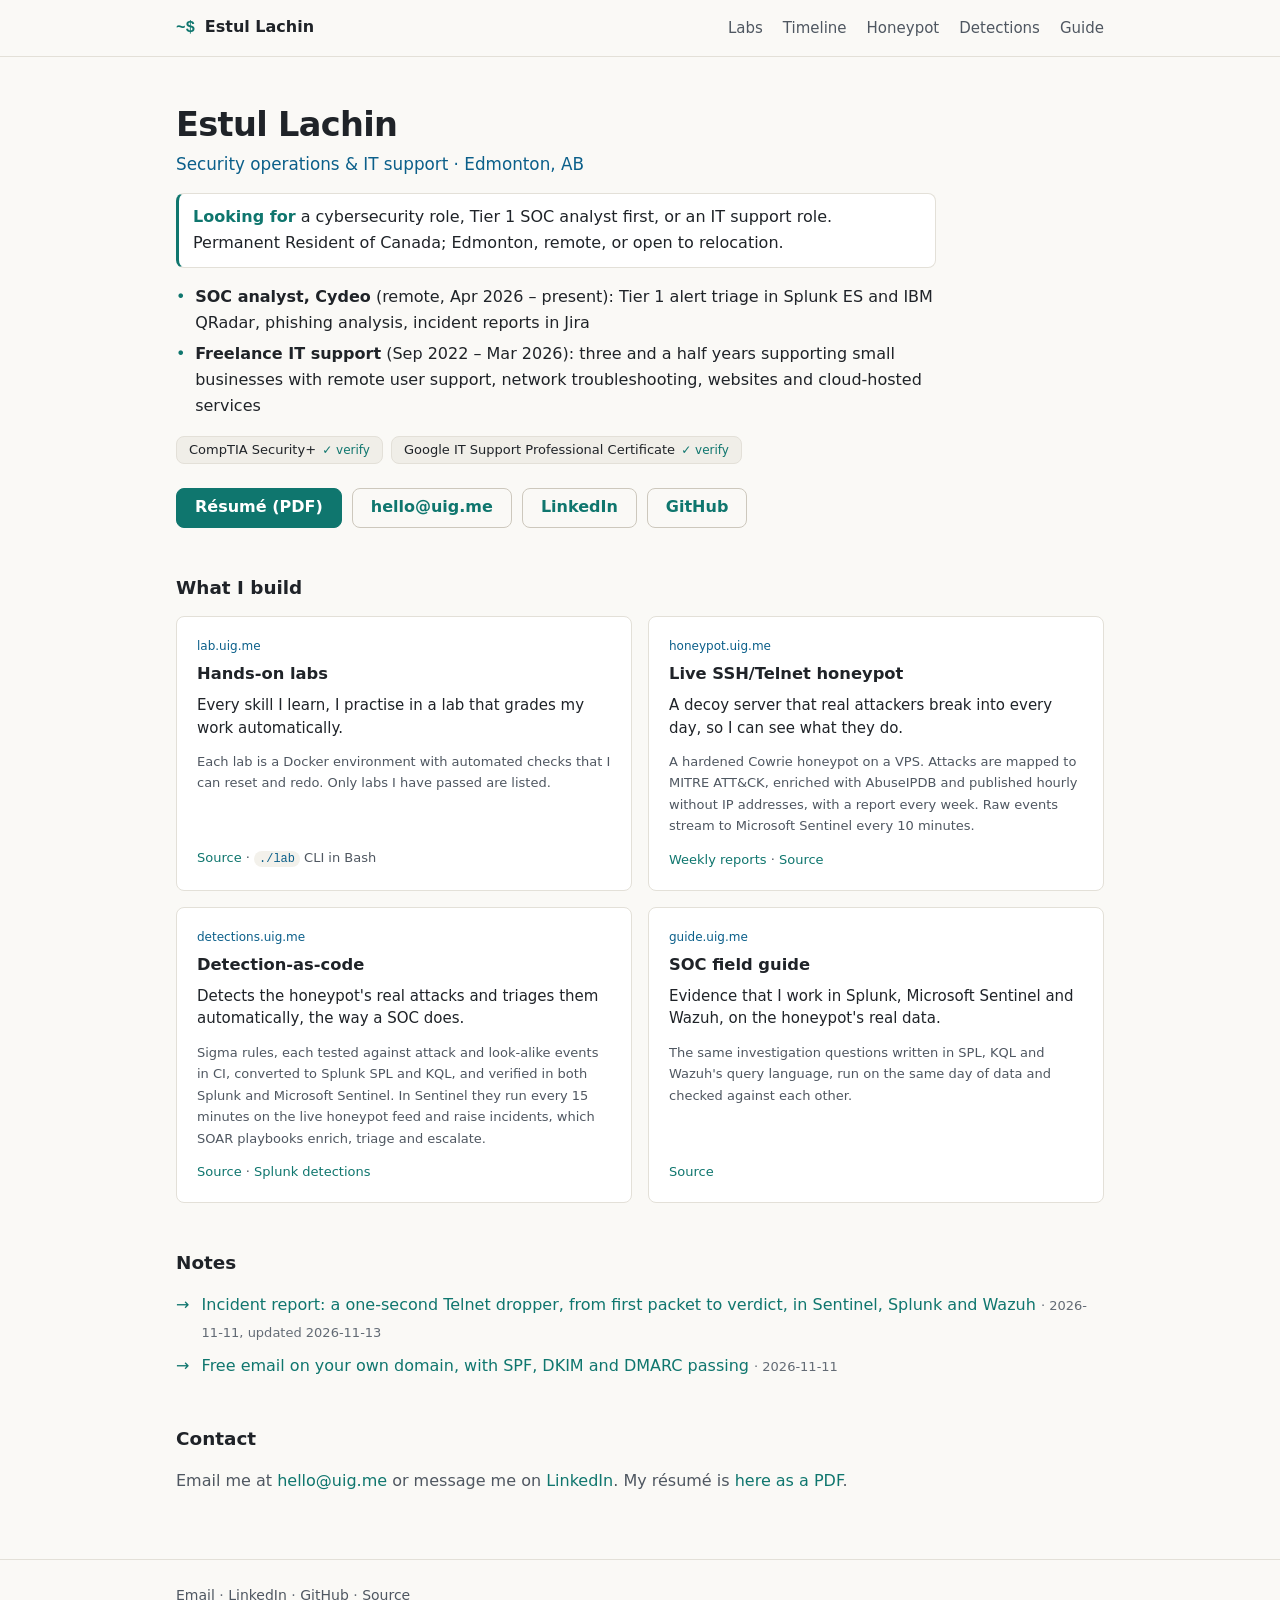
==== commit 81dfe6d5: "Incident report: the same incident in Splunk and Wazuh Timeline, detections and pivots redone in bot" ====
--- a/site/index.html
+++ b/site/index.html
@@ -137,8 +137,8 @@
   <section class="notes">
     <h2>Notes</h2>
     <ul class="notes-list">
-      <li><a href="notes/telnet-dropper-incident/">Incident report: a one-second Telnet dropper, from first packet to verdict</a>
-        <span class="meta">· 2026-11-11</span></li>
+      <li><a href="notes/telnet-dropper-incident/">Incident report: a one-second Telnet dropper, from first packet to verdict, in Sentinel, Splunk and Wazuh</a>
+        <span class="meta">· 2026-11-11, updated 2026-11-13</span></li>
       <li><a href="notes/custom-domain-email/">Free email on your own domain, with SPF, DKIM and DMARC passing</a>
         <span class="meta">· 2026-11-11</span></li>
     </ul>
--- a/site/style.css
+++ b/site/style.css
@@ -3,27 +3,27 @@
 
 
 :root {
-  --bg: #0a0f0b;
-  --surface: #0f1712;
-  --text: #cdeed6;
-  --muted: #86a891;
-  --dim: #6f8f79;
-  --border: #20392a;
-  --border-strong: #2f5a41;
-  --accent: #39ff88;
-  --accent-2: #4fd6ff;
-  --warn: #ffb347;
-  --danger: #ff5c7a;
-  --ok: #39ff88;
-  --chip: #12211a;
-  --code-bg: #0c1a12;
-  --glow: 0 0 6px rgba(57, 255, 136, 0.45);
-  --radius: 2px;
-  --font: ui-monospace, SFMono-Regular, "SF Mono", Menlo, Consolas, "Liberation Mono", monospace;
-  --mono: var(--font);
-  /* long-form prose (articles, READMEs) reads faster in a proportional face */
-  --prose: system-ui, -apple-system, "Segoe UI", Roboto, "Helvetica Neue", Arial, sans-serif;
-  color-scheme: dark;
+  --bg: #faf9f6;
+  --surface: #ffffff;
+  --text: #1f2328;
+  --muted: #4f5761;
+  --dim: #636b75;
+  --border: #e3e0d8;
+  --border-strong: #cdc8bd;
+  --accent: #0f766e;
+  --accent-2: #0b5f8a;
+  --warn: #985600;
+  --danger: #b42318;
+  --ok: #157a3d;
+  --chip: #f0eee8;
+  --code-bg: #f3f1eb;
+  --shadow: 0 6px 18px rgba(31, 35, 40, 0.08);
+  --radius: 8px;
+  --font: system-ui, -apple-system, "Segoe UI", Roboto, "Helvetica Neue", Arial, sans-serif;
+  --prose: var(--font);
+  /* code, commands, numbers and data stay monospace */
+  --mono: ui-monospace, SFMono-Regular, "SF Mono", Menlo, Consolas, "Liberation Mono", monospace;
+  color-scheme: light;
 }
 
 /* ---------------------------------------------------------------- shared chrome */
@@ -35,25 +35,16 @@
 body {
   margin: 0;
   min-height: 100vh;
-  background:
-    radial-gradient(ellipse at 50% -10%, rgba(57, 255, 136, 0.07), transparent 60%),
-    var(--bg);
+  background: var(--bg);
   color: var(--text);
-  font: 15px/1.7 var(--font);
-}
-
-/* CRT scanlines: static, decorative, never intercepts clicks */
-body::before {
-  content: ""; position: fixed; inset: 0; z-index: 100; pointer-events: none;
-  background: repeating-linear-gradient(to bottom, rgba(0, 0, 0, 0) 0, rgba(0, 0, 0, 0) 2px,
-    rgba(0, 0, 0, 0.18) 3px, rgba(0, 0, 0, 0) 4px);
-}
-
-::selection { background: var(--accent); color: var(--bg); }
+  font: 16px/1.65 var(--font);
+}
+
+::selection { background: #cbe8e3; color: var(--text); }
 
 a { color: var(--accent); text-decoration: none; }
-a:hover { text-decoration: underline; text-underline-offset: 3px; text-shadow: var(--glow); }
-:focus-visible { outline: 1px dashed var(--accent); outline-offset: 3px; }
+a:hover { text-decoration: underline; text-underline-offset: 3px; }
+:focus-visible { outline: 2px solid var(--accent); outline-offset: 2px; border-radius: 2px; }
 
 .wrap { max-width: 860px; margin: 0 auto; padding: 0 16px; }
 
@@ -61,55 +52,34 @@
 [id] { scroll-margin-top: 72px; }
 
 .site-header {
-  border-bottom: 1px solid var(--border); background: rgba(10, 15, 11, 0.85);
+  border-bottom: 1px solid var(--border); background: rgba(250, 249, 246, 0.92);
   position: sticky; top: 0; z-index: 10; backdrop-filter: blur(6px);
 }
 .site-header .wrap { display: flex; align-items: center; justify-content: space-between; height: 56px; gap: 16px; }
 .brand { font-weight: 700; color: var(--text); white-space: nowrap; }
-.brand::before { content: "~$ "; content: "~$ " / ""; color: var(--accent); text-shadow: var(--glow); }
-.brand::after {
-  content: ""; display: inline-block; width: 0.55em; height: 1.05em; margin-left: 4px;
-  vertical-align: -0.15em; background: var(--accent); box-shadow: var(--glow);
-  animation: blink 1.1s steps(1) infinite;
-}
+.brand::before { content: "~$ "; content: "~$ " / ""; color: var(--accent); font-family: var(--mono); }
 .brand:hover { text-decoration: none; }
-.site-header nav { display: flex; flex-wrap: wrap; gap: 6px 18px; }
-.site-header nav a { color: var(--muted); }
-.site-header nav a::before { content: "["; content: "[" / ""; color: var(--dim); margin-right: 2px; }
-.site-header nav a::after { content: "]"; content: "]" / ""; color: var(--dim); margin-left: 2px; }
+.site-header nav { display: flex; flex-wrap: wrap; gap: 6px 20px; }
+.site-header nav a { color: var(--muted); font-size: 15px; }
 .site-header nav a:hover { color: var(--accent); text-decoration: none; }
-.site-header nav a[aria-current="page"] { color: var(--accent); text-shadow: var(--glow); }
-.site-header nav a[aria-current="page"]::before,
-.site-header nav a[aria-current="page"]::after { color: var(--accent); }
-
-.site-footer { border-top: 1px dashed var(--border); margin-top: 64px; padding: 24px 0; color: var(--dim); font-size: 13px; }
-.site-footer .wrap::before { content: "// "; content: "// " / ""; color: var(--dim); }
+.site-header nav a[aria-current="page"] { color: var(--accent); font-weight: 600; }
+
+.site-footer { border-top: 1px solid var(--border); margin-top: 64px; padding: 24px 0; color: var(--dim); font-size: 14px; }
 .site-footer .credit { margin: 8px 0 0; }
 .site-footer a { color: var(--muted); }
 .site-footer a:hover { color: var(--accent); }
 
-h1 { font-size: 1.75rem; line-height: 1.3; margin: 0 0 12px; letter-spacing: -0.01em; }
-h1::before { content: "> "; content: "> " / ""; color: var(--accent); text-shadow: var(--glow); }
-h2 { font-size: 1.15rem; margin: 40px 0 12px; }
-h2::before { content: "## "; content: "## " / ""; color: var(--dim); font-weight: 400; }
-h3 { font-size: 1rem; margin: 0 0 6px; }
-
-@keyframes blink { 50% { opacity: 0; } }
+h1 { font-size: 1.85rem; line-height: 1.25; margin: 0 0 12px; letter-spacing: -0.02em; font-weight: 700; }
+h2 { font-size: 1.2rem; line-height: 1.35; margin: 40px 0 12px; font-weight: 650; }
+h3 { font-size: 1.05rem; margin: 0 0 6px; }
 
 @media (prefers-reduced-motion: reduce) {
   *, *::before, *::after { animation: none !important; transition: none !important; }
 }
 
 @media print {
-  /* browsers drop backgrounds when printing: switch to dark ink on white paper */
-  :root {
-    --bg: #fff; --surface: #fff; --text: #111; --muted: #444; --dim: #555; --border: #bbb; --border-strong: #888;
-    --accent: #0a6b34; --accent-2: #0b5c8a; --ok: #0a6b34; --chip: #f2f2f2; --code-bg: #f5f5f5; --glow: none;
-    color-scheme: light;
-  }
+  :root { --bg: #fff; --surface: #fff; --shadow: none; }
   body { background: #fff; }
-  body::before, .brand::after { display: none; }
-  * { text-shadow: none !important; box-shadow: none !important; }
   .site-header { position: static; background: #fff; backdrop-filter: none; }
 }
 
@@ -130,12 +100,12 @@
 .role { font-size: 1.05rem; color: var(--accent-2); margin: 0 0 14px; }
 .seeking {
   margin: 0 0 16px; padding: 10px 14px; background: var(--surface); border: 1px solid var(--border);
-  border-left: 2px solid var(--accent); border-radius: var(--radius);
+  border-left: 3px solid var(--accent); border-radius: var(--radius);
 }
 .seeking strong { color: var(--accent); }
 .facts { margin: 0 0 16px; padding-left: 0; list-style: none; }
-.facts li { margin: 4px 0; padding-left: 2.2em; position: relative; }
-.facts li::before { content: "[*]"; content: "[*]" / ""; position: absolute; left: 0; color: var(--accent); }
+.facts li { margin: 4px 0; padding-left: 1.2em; position: relative; }
+.facts li::before { content: "•"; content: "•" / ""; position: absolute; left: 0; color: var(--accent); }
 .certs { list-style: none; padding: 0; margin: 0 0 24px; display: flex; flex-wrap: wrap; gap: 8px; }
 .certs li { background: var(--chip); border: 1px solid var(--border); border-radius: var(--radius); padding: 2px 12px; font-size: 13px; }
 .certs li:hover { border-color: var(--accent); }
@@ -146,31 +116,30 @@
 .links { display: flex; flex-wrap: wrap; gap: 10px; margin: 0; }
 .button {
   display: inline-flex; align-items: center; min-height: 40px; padding: 0 18px; border-radius: var(--radius);
-  background: var(--accent); color: var(--bg); font-weight: 700; border: 1px solid var(--accent);
-  box-shadow: 0 0 14px rgba(57, 255, 136, 0.25); transition: box-shadow 0.15s, background 0.15s, color 0.15s;
-}
-.button:hover { text-decoration: none; text-shadow: none; box-shadow: 0 0 22px rgba(57, 255, 136, 0.5); }
+  background: var(--accent); color: #fff; font-weight: 700; border: 1px solid var(--accent);
+  transition: box-shadow 0.15s, background 0.15s, color 0.15s;
+}
+.button:hover { text-decoration: none; text-shadow: none; background: #0d655e; border-color: #0d655e; }
 .button.secondary { background: transparent; color: var(--accent); border-color: var(--border-strong); box-shadow: none; }
-.button.secondary:hover { border-color: var(--accent); background: rgba(57, 255, 136, 0.08); }
+.button.secondary:hover { border-color: var(--accent); background: var(--chip); }
 
 .projects { display: grid; grid-template-columns: repeat(2, minmax(0, 1fr)); gap: 16px; }
 .card {
   background: var(--surface); border: 1px solid var(--border); border-radius: var(--radius);
   padding: 20px; min-width: 0; display: flex; flex-direction: column; transition: border-color 0.15s, box-shadow 0.15s;
 }
-.card:hover { border-color: var(--accent); box-shadow: 0 0 0 1px rgba(57, 255, 136, 0.15), 0 0 18px rgba(57, 255, 136, 0.12); }
+.card:hover { border-color: var(--accent); box-shadow: var(--shadow); }
 .card p { margin: 0 0 12px; color: var(--muted); font-size: 14px; }
 .card .lead { color: var(--text); font-size: 15px; font-weight: 500; line-height: 1.5; }
 .card .detail { font-size: 13px; }
 .card .kicker { font-size: 12px; color: var(--accent-2); margin-bottom: 6px; }
-.card .kicker::before { content: "$ ssh "; content: "$ ssh " / ""; color: var(--dim); }
 .nums { display: flex; flex-wrap: wrap; gap: 8px 20px; margin: 4px 0 12px; }
 .nums[hidden] { display: none; }
 .nums div { flex: 0 1 auto; min-width: 0; display: flex; flex-direction: column; }
 .nums div[hidden] { display: none; }
 .num {
   font-size: 1.45rem; font-weight: 700; font-variant-numeric: tabular-nums; white-space: nowrap; line-height: 1.3;
-  color: var(--accent); text-shadow: var(--glow);
+  color: var(--accent);
 }
 .label { color: var(--muted); font-size: 12px; text-transform: uppercase; letter-spacing: 0.05em; }
 .card .top-ttp { font-size: 13px; }
@@ -178,31 +147,28 @@
 
 .contact p { color: var(--muted); }
 
-/* long-form prose in a proportional face; headings, data and code stay mono */
+/* long-form prose */
 .article > p:not(.meta):not(.kicker):not(.flow-label), .article li, .article .kv dd, .article .fields dd { font-family: var(--prose); font-size: 16px; line-height: 1.7; }
-.article .flow li { font-family: var(--font); font-size: 15px; line-height: 1.7; }  /* diagram boxes stay mono */
+.article .flow li { font-family: var(--mono); font-size: 15px; line-height: 1.7; }  /* diagram boxes stay mono */
 
 /* Notes (articles) */
 .notes-list { list-style: none; padding: 0; margin: 0; }
 .notes-list li { margin: 0 0 8px; padding-left: 1.6em; position: relative; }
-.notes-list li::before { content: ">"; content: ">" / ""; position: absolute; left: 0; color: var(--accent); }
+.notes-list li::before { content: "→"; content: "→" / ""; position: absolute; left: 0; color: var(--accent); }
 .notes-list .meta { color: var(--dim); font-size: 13px; }
 .article { max-width: 760px; }
 .article .kicker { font-size: 12px; color: var(--accent-2); margin: 0 0 8px; }
 .article .meta { color: var(--dim); margin: 0 0 28px; }
-.article h2 { margin: 44px 0 12px; border-bottom: 1px dashed var(--border); padding-bottom: 6px; }
+.article h2 { margin: 44px 0 12px; border-bottom: 1px solid var(--border); padding-bottom: 6px; }
 .article h3 { margin: 28px 0 8px; }
 .article li { margin: 6px 0; }
 .article pre {
   background: var(--code-bg); border: 1px solid var(--border); border-radius: var(--radius);
-  padding: 34px 14px 12px; overflow-x: auto; font: 13px/1.55 var(--mono); margin: 0 0 16px; position: relative;
-}
-.article pre::before {
-  content: "● ● ●"; content: "● ● ●" / ""; position: absolute; top: 6px; left: 12px; font-size: 10px; letter-spacing: 2px; color: var(--border-strong);
+  padding: 12px 14px; overflow-x: auto; font: 13px/1.55 var(--mono); margin: 0 0 16px; position: relative;
 }
 .article pre code { background: none; padding: 0; font-size: inherit; color: var(--text); }
 .article pre .c { color: var(--dim); }
-.article mark { background: rgba(255, 179, 71, 0.22); color: var(--warn); border-radius: var(--radius); padding: 0 2px; }
+.article mark { background: rgba(166, 93, 0, 0.12); color: var(--warn); border-radius: var(--radius); padding: 0 2px; }
 .table-wrap { overflow-x: auto; margin: 0 0 16px; border: 1px solid var(--border); border-radius: var(--radius); background: var(--surface); }
 .article table { width: 100%; border-collapse: collapse; font-size: 13px; }
 .article th, .article td { text-align: left; vertical-align: top; padding: 8px 12px; border-bottom: 1px solid var(--border); }
@@ -213,7 +179,6 @@
 .records .rtype { display: block; color: var(--dim); font-size: 12px; margin-top: 2px; }
 .records .purpose { display: block; color: var(--muted); margin-top: 4px; }
 .flow-label { font-size: 12px; font-weight: 600; color: var(--muted); text-transform: uppercase; letter-spacing: 0.08em; margin: 16px 0 8px; }
-.flow-label::before { content: "// "; content: "// " / ""; color: var(--dim); }
 .flow { list-style: none; padding: 0; margin: 0 0 8px; display: flex; align-items: stretch; gap: 28px; }
 .flow li {
   position: relative; flex: 1 1 0; min-width: 0; margin: 0; background: var(--surface);
@@ -232,7 +197,7 @@
 /* Incident report */
 .summary {
   margin: 0 0 8px; padding: 4px 16px 12px; background: var(--surface); border: 1px solid var(--border);
-  border-left: 2px solid var(--danger); border-radius: var(--radius);
+  border-left: 3px solid var(--danger); border-radius: var(--radius);
 }
 .kv { display: grid; grid-template-columns: max-content minmax(0, 1fr); gap: 6px 16px; margin: 0; }
 .kv dt { font-weight: 600; color: var(--accent-2); }
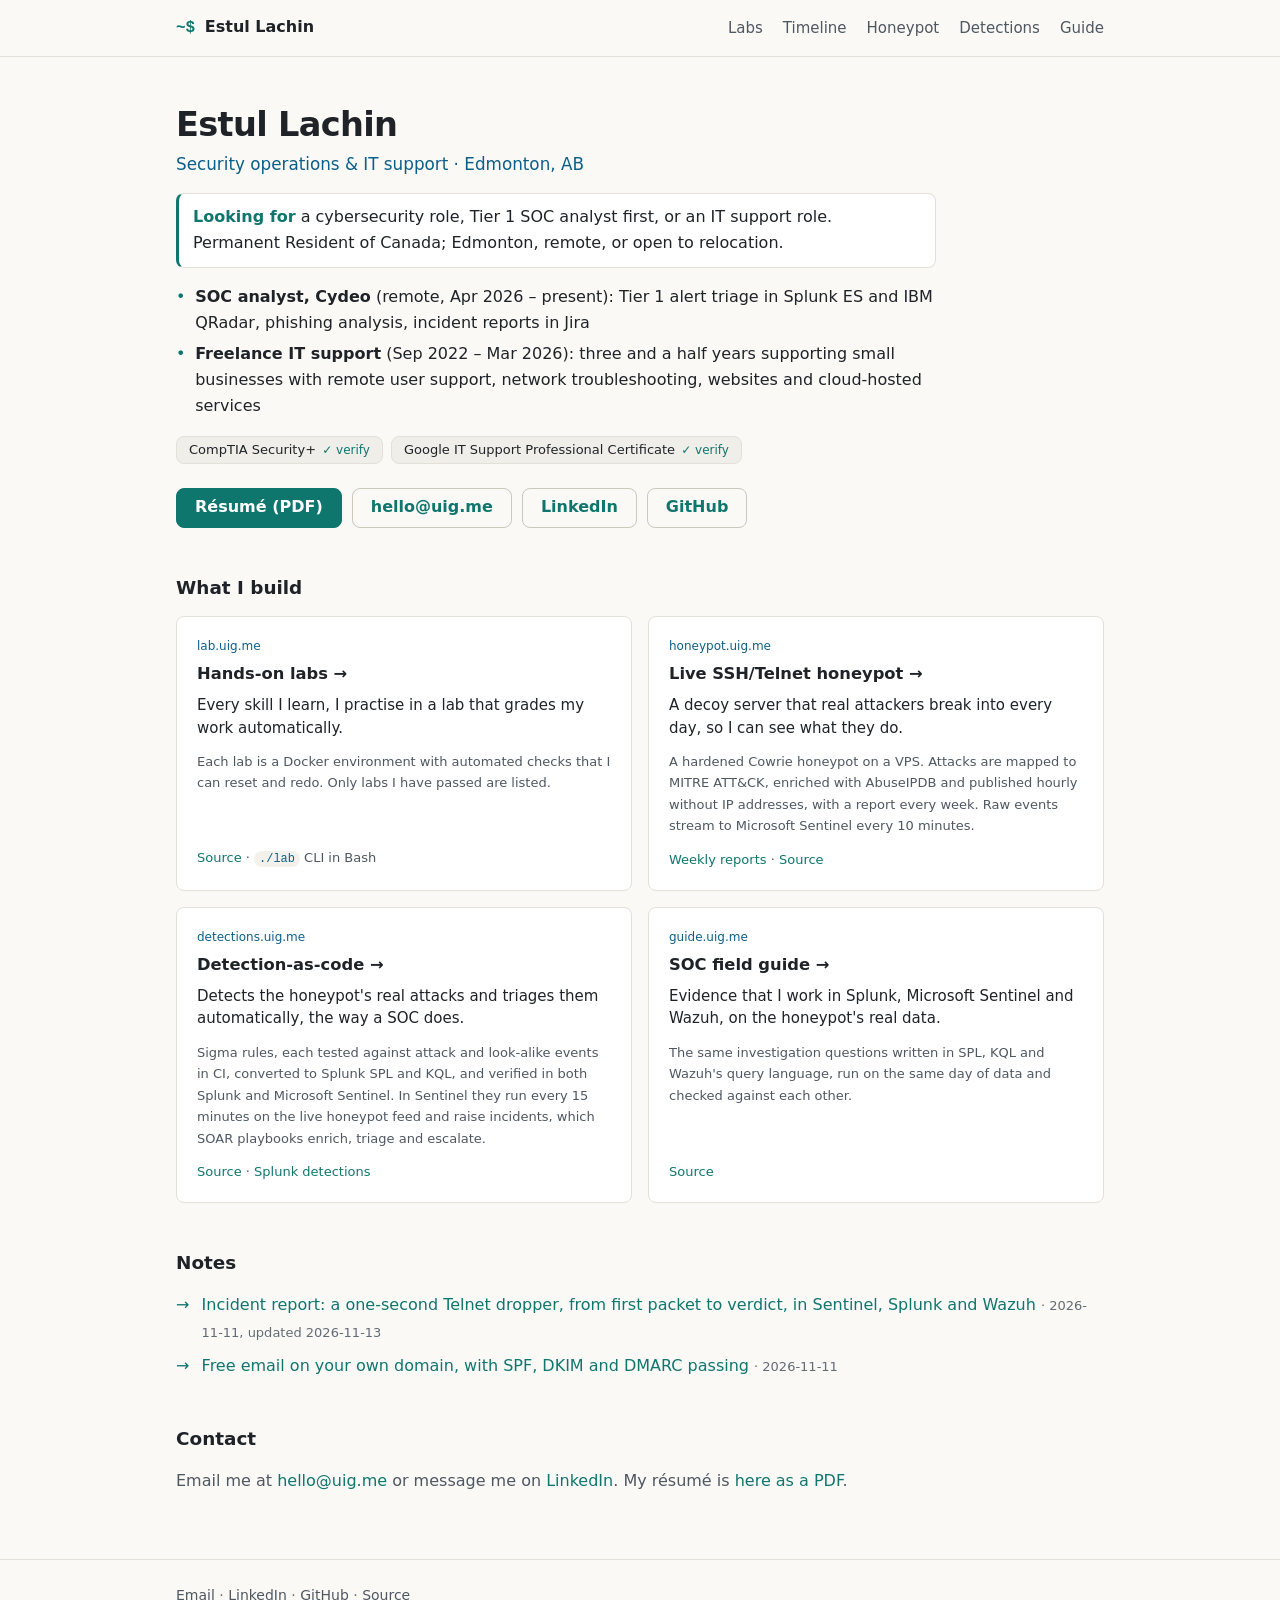
==== commit f00ecdde: "Home: make the whole project card clickable The cards highlighted on hover but only the title was a " ====
--- a/site/index.html
+++ b/site/index.html
@@ -72,7 +72,7 @@
   <div class="projects">
     <article class="card">
       <p class="kicker">lab.uig.me</p>
-      <h3><a href="https://lab.uig.me/">Hands-on labs</a></h3>
+      <h3><a href="https://lab.uig.me/">Hands-on labs <span aria-hidden="true">→</span></a></h3>
       <p class="lead">Every skill I learn, I practise in a lab that grades my work automatically.</p>
       <p class="detail">Each lab is a Docker environment with automated checks that I can reset and redo. Only labs
         I have passed are listed.</p>
@@ -85,7 +85,7 @@
 
     <article class="card">
       <p class="kicker">honeypot.uig.me</p>
-      <h3><a href="https://honeypot.uig.me/">Live SSH/Telnet honeypot</a></h3>
+      <h3><a href="https://honeypot.uig.me/">Live SSH/Telnet honeypot <span aria-hidden="true">→</span></a></h3>
       <p class="lead">A decoy server that real attackers break into every day, so I can see what they do.</p>
       <p class="detail">A hardened Cowrie honeypot on a VPS. Attacks are mapped to MITRE ATT&amp;CK, enriched with
         AbuseIPDB and published hourly without IP addresses, with a report every week. Raw events stream to
@@ -101,7 +101,7 @@
 
     <article class="card">
       <p class="kicker">detections.uig.me</p>
-      <h3><a href="https://detections.uig.me/">Detection-as-code</a></h3>
+      <h3><a href="https://detections.uig.me/">Detection-as-code <span aria-hidden="true">→</span></a></h3>
       <p class="lead">Detects the honeypot's real attacks and triages them automatically, the way a SOC does.</p>
       <div class="nums" id="det-soar-nums" hidden>
         <div><span class="num" id="soar-incidents">–</span><span class="label" id="soar-incidents-label">incidents</span></div>
@@ -121,7 +121,7 @@
 
     <article class="card">
       <p class="kicker">guide.uig.me</p>
-      <h3><a href="https://guide.uig.me/">SOC field guide</a></h3>
+      <h3><a href="https://guide.uig.me/">SOC field guide <span aria-hidden="true">→</span></a></h3>
       <p class="lead">Evidence that I work in Splunk, Microsoft Sentinel and Wazuh, on the honeypot's real data.</p>
       <div class="nums" id="guide-nums">
         <div><span class="num" id="guide-playbooks">–</span><span class="label">cross-checked playbooks</span></div>
--- a/site/style.css
+++ b/site/style.css
@@ -129,6 +129,15 @@
   padding: 20px; min-width: 0; display: flex; flex-direction: column; transition: border-color 0.15s, box-shadow 0.15s;
 }
 .card:hover { border-color: var(--accent); box-shadow: var(--shadow); }
+/* The whole card opens the title's link (stretched link); links inside the card sit above it. */
+.projects .card { position: relative; cursor: pointer; }
+.projects .card h3 a::after { content: ""; position: absolute; inset: 0; border-radius: var(--radius); }
+.projects .card h3 a:focus-visible { outline: none; }
+.projects .card:has(h3 a:focus-visible) { outline: 2px solid var(--accent); outline-offset: 2px; }
+.projects .card .more a, .projects .card .top-ttp a { position: relative; z-index: 1; }
+.projects .card:hover h3 a { color: var(--accent); text-decoration: none; }
+.projects .card h3 a span { display: inline-block; transition: transform 0.15s; }
+.projects .card:hover h3 a span { transform: translateX(3px); }
 .card p { margin: 0 0 12px; color: var(--muted); font-size: 14px; }
 .card .lead { color: var(--text); font-size: 15px; font-weight: 500; line-height: 1.5; }
 .card .detail { font-size: 13px; }
